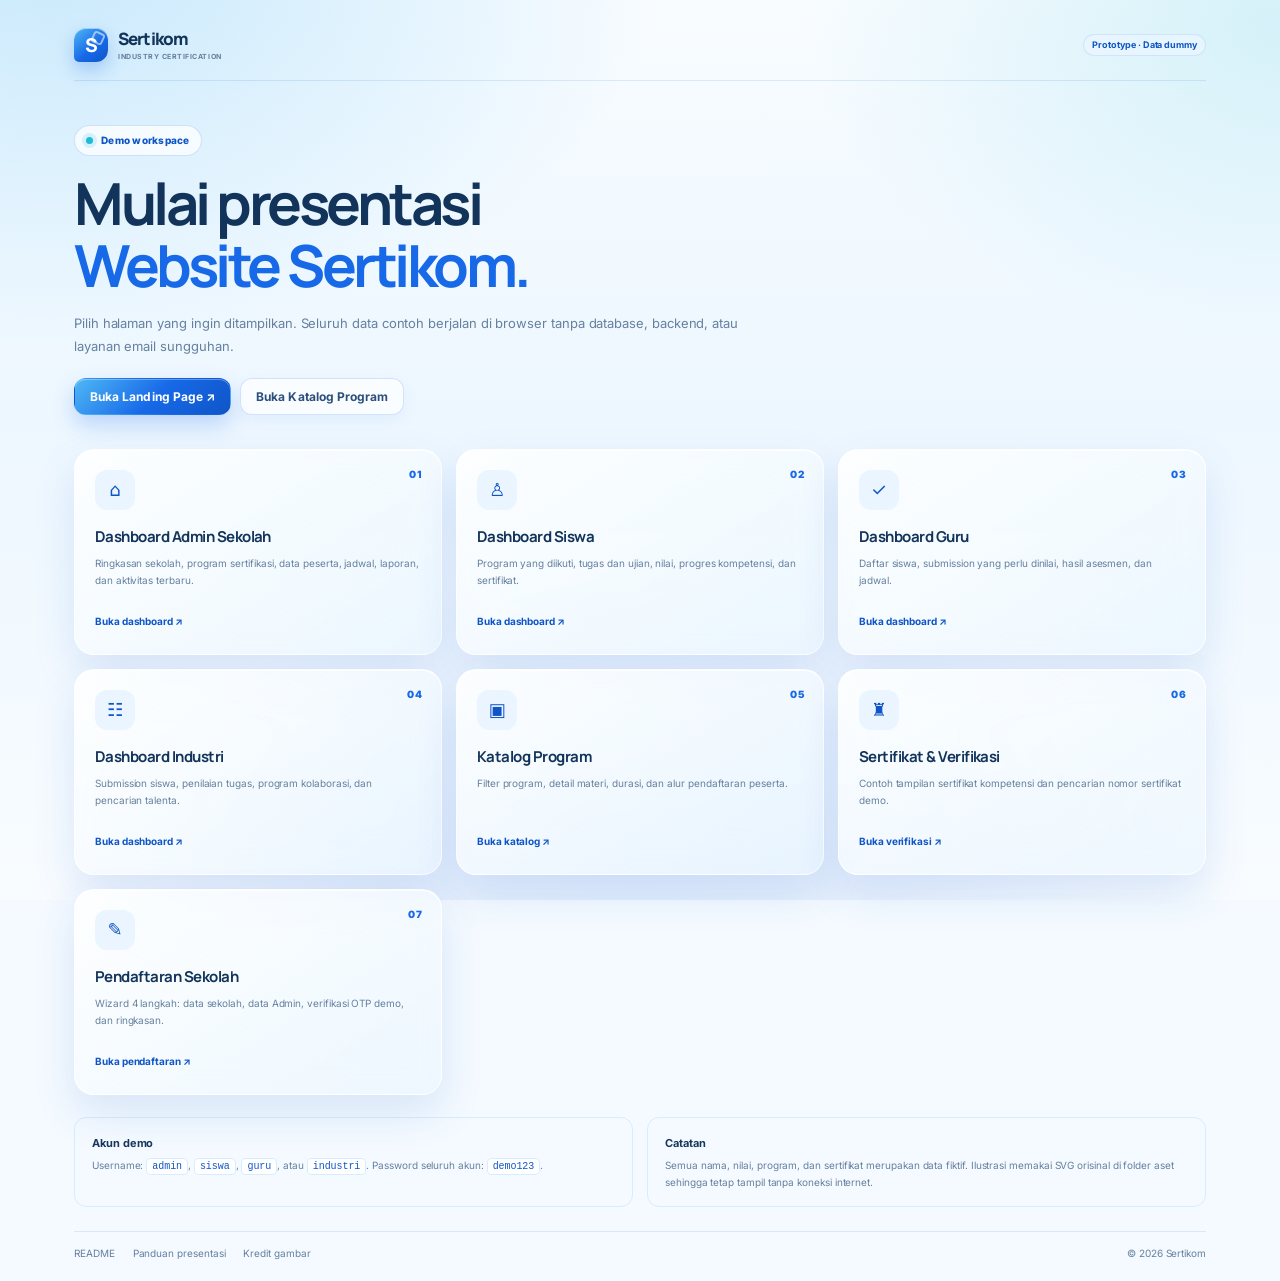
==== presentasi.html @ 5481ab98 "deploy" ====
<!doctype html>
<html lang="id"><head><meta charset="utf-8"><meta name="viewport" content="width=device-width,initial-scale=1"><title>Panduan Demo Sertikom</title><link rel="stylesheet" href="assets/css/styles.css"></head><body><main class="presentation-home"><header class="presentation-header"><a class="brand" href="index.html"><span class="brand-mark">S</span><span class="brand-copy">Sertikom<small>INDUSTRY CERTIFICATION</small></span></a><span class="status-tag status-progress">Prototype · Data dummy</span></header><section class="presentation-hero"><span class="eyebrow-pill"><span class="eyebrow-dot"></span> Demo workspace</span><h1>Mulai presentasi<br><span>Website Sertikom.</span></h1><p>Pilih halaman yang ingin ditampilkan. Seluruh data contoh berjalan di browser tanpa database, backend, atau layanan email sungguhan.</p><div class="presentation-hero-actions"><a class="btn btn-primary" href="index.html">Buka Landing Page ↗</a><a class="btn btn-outline" href="pages/catalog.html">Buka Katalog Program</a></div></section><section class="presentation-cards"><a class="presentation-card" href="pages/admin.html"><span class="presentation-number">01</span><span class="presentation-icon">⌂</span><h3>Dashboard Admin Sekolah</h3><p>Ringkasan sekolah, program sertifikasi, data peserta, jadwal, laporan, dan aktivitas terbaru.</p><b>Buka dashboard ↗</b></a><a class="presentation-card" href="pages/siswa.html"><span class="presentation-number">02</span><span class="presentation-icon">♙</span><h3>Dashboard Siswa</h3><p>Program yang diikuti, tugas dan ujian, nilai, progres kompetensi, dan sertifikat.</p><b>Buka dashboard ↗</b></a><a class="presentation-card" href="pages/guru.html"><span class="presentation-number">03</span><span class="presentation-icon">✓</span><h3>Dashboard Guru</h3><p>Daftar siswa, submission yang perlu dinilai, hasil asesmen, dan jadwal.</p><b>Buka dashboard ↗</b></a><a class="presentation-card" href="pages/submissions.html"><span class="presentation-number">04</span><span class="presentation-icon">☷</span><h3>Dashboard Industri</h3><p>Submission siswa, penilaian tugas, program kolaborasi, dan pencarian talenta.</p><b>Buka dashboard ↗</b></a><a class="presentation-card" href="pages/catalog.html"><span class="presentation-number">05</span><span class="presentation-icon">▣</span><h3>Katalog Program</h3><p>Filter program, detail materi, durasi, dan alur pendaftaran peserta.</p><b>Buka katalog ↗</b></a><a class="presentation-card" href="pages/verifikasi-sertifikat.html"><span class="presentation-number">06</span><span class="presentation-icon">♜</span><h3>Sertifikat & Verifikasi</h3><p>Contoh tampilan sertifikat kompetensi dan pencarian nomor sertifikat demo.</p><b>Buka verifikasi ↗</b></a><a class="presentation-card" href="pages/register.html"><span class="presentation-number">07</span><span class="presentation-icon">✎</span><h3>Pendaftaran Sekolah</h3><p>Wizard 4 langkah: data sekolah, data Admin, verifikasi OTP demo, dan ringkasan.</p><b>Buka pendaftaran ↗</b></a></section><section class="presentation-note"><div><b>Akun demo</b><p>Username: <code>admin</code>, <code>siswa</code>, <code>guru</code>, atau <code>industri</code>. Password seluruh akun: <code>demo123</code>.</p></div><div><b>Catatan</b><p>Semua nama, nilai, program, dan sertifikat merupakan data fiktif. Ilustrasi memakai SVG orisinal di folder aset sehingga tetap tampil tanpa koneksi internet.</p></div></section><footer class="presentation-footer"><a href="README.md">README</a><a href="docs/panduan-presentasi.md">Panduan presentasi</a><a href="docs/credits-gambar.md">Kredit gambar</a><span>© 2026 Sertikom</span></footer></main></body></html>
---- assets/css/styles.css ----
@import url('https://fonts.googleapis.com/css2?family=Manrope:wght@500;600;700;800&family=Inter:wght@400;500;600;700&display=swap');
:root{
--orange:#1769E8;
--orange-dark:#0F55C7;
--orange-soft:#EAF5FF;
--orange-pale:#F4FAFF;
--orange-border:#BFE0FF;
--ink:#18385F;
--ink-2:#2C4F7C;
--muted:#66809F;
--line:#DCEBF9;
--paper:#FFFFFF;
--canvas:#F2F9FF;
--canvas-2:#E8F4FF;
--green:#0E9F7A;
--green-bg:#E6FBF4;
--blue:#1769E8;
--blue-bg:#EAF5FF;
--red:#D6455D;
--red-bg:#FFECEF;
--amber:#B87A1F;
--amber-bg:#FFF6E3;
--shadow:0 12px 32px rgba(18,52,91,.06);
--shadow-hover:0 18px 34px rgba(18,52,91,.10);
--radius:16px;
--radius-sm:11px;
--font:Inter,'Segoe UI',system-ui,-apple-system,sans-serif;
--display:Inter,'Segoe UI',system-ui,sans-serif}
*{
box-sizing:border-box}
html{
scroll-behavior:smooth}
body{
margin:0;
background:var(--canvas);
color:var(--ink);
font-family:var(--font);
font-size:13px;
line-height:1.5;
-webkit-font-smoothing:antialiased}
button,input,select,textarea{
font:inherit}
button,a{
-webkit-tap-highlight-color:transparent}
button{
cursor:pointer}
a{
color:inherit;
text-decoration:none}
img{
max-width:100%;
display:block}
h1,h2,h3,h4,p{
margin-top:0}
h1,h2,h3,h4{
font-family:var(--display);
letter-spacing:-.035em}
button:focus-visible,a:focus-visible,input:focus-visible,select:focus-visible,textarea:focus-visible{
outline:3px solid rgba(23,105,232,.32);
outline-offset:2px}
::selection{
background:#BFE0FF;
color:#0F3F8C}
/* shared identity */
.brand{
display:inline-flex;
align-items:center;
gap:10px;
min-width:0;
color:var(--ink);
font-weight:800}
.brand-mark{
display:inline-flex;
width:34px;
height:34px;
align-items:center;
justify-content:center;
border-radius:11px 11px 11px 4px;
background:var(--orange);
color:white;
font-family:var(--display);
font-weight:800;
font-size:19px;
box-shadow:0 5px 12px rgba(23,105,232,.2);
position:relative;
flex:none}
.brand-mark:after{
content:'';
position:absolute;
width:8px;
height:8px;
right:4px;
top:4px;
border:2px solid rgba(255,255,255,.65);
border-radius:3px;
transform:rotate(25deg)}
.brand-copy{
display:flex;
flex-direction:column;
font-family:var(--display);
font-size:17px;
font-weight:800;
letter-spacing:-.05em;
line-height:1.03}
.brand-copy small{
font-family:var(--font);
font-size:7px;
letter-spacing:.075em;
font-weight:700;
color:var(--muted);
margin-top:5px}
.brand-light{
color:#FFFFFF}
.brand-light .brand-copy small{
color:rgba(255,255,255,.62)}
.brand-on-orange{
color:var(--ink)}
.brand-on-orange .brand-mark{
background:#FFFFFF;
color:var(--orange)}
.brand-on-orange .brand-mark:after{
border-color:#9DD4FF}
.section-kicker,.eyebrow{
display:inline-flex;
align-items:center;
gap:7px;
color:var(--orange-dark);
font-size:10px;
font-weight:800;
letter-spacing:.085em;
text-transform:uppercase}
.section-kicker:before{
content:'';
width:6px;
height:6px;
background:var(--orange);
border-radius:2px;
transform:rotate(45deg)}
.eyebrow-pill{
display:inline-flex;
align-items:center;
gap:8px;
border:1px solid var(--orange-border);
background:rgba(255,255,255,.82);
border-radius:999px;
padding:7px 11px;
color:#0F55C7;
font-size:10px;
font-weight:800;
letter-spacing:.025em}
.eyebrow-dot{
width:7px;
height:7px;
border-radius:50%;
background:var(--orange);
box-shadow:0 0 0 4px rgba(23,105,232,.12)}
.muted,.small.muted{
color:var(--muted)}
.small{
font-size:11px}
.hidden{
display:none!important}
.required{
color:var(--orange)}
/* buttons and controls */
.btn{
border:1px solid transparent;
border-radius:10px;
display:inline-flex;
align-items:center;
justify-content:center;
gap:9px;
padding:10px 15px;
background:var(--orange);
color:#FFFFFF;
font-size:12px;
font-weight:800;
line-height:1.25;
box-shadow:0 5px 12px rgba(23,105,232,.12);
transition:background .16s ease,transform .16s ease,box-shadow .16s ease;
white-space:nowrap}
.btn:hover{
background:var(--orange-dark);
box-shadow:0 8px 16px rgba(23,105,232,.2);
transform:translateY(-1px)}
.btn:active{
transform:translateY(0)}
.btn.secondary,.btn.btn-outline{
color:var(--ink-2);
background:#FFFFFF;
border-color:#D8E8F7;
box-shadow:none}
.btn.secondary:hover,.btn.btn-outline:hover{
border-color:var(--orange-border);
color:var(--orange-dark);
background:var(--orange-pale)}
.btn.soft{
color:#0F55C7;
background:var(--orange-soft);
border-color:transparent;
box-shadow:none}
.btn.danger{
background:var(--red);
box-shadow:none}
.btn.sm,.btn-small{
padding:8px 11px;
font-size:11px}
.btn-large{
padding:13px 17px;
font-size:13px}
.btn-block{
width:100%}
.text-link,.link-btn{
padding:0;
background:none;
border:0;
display:inline-flex;
align-items:center;
gap:7px;
color:var(--orange-dark);
font-size:11px;
font-weight:800}
.text-link:hover,.link-btn:hover{
text-decoration:underline}
.icon-button,.icon-btn{
display:inline-flex;
align-items:center;
justify-content:center;
width:34px;
height:34px;
border-radius:10px;
border:1px solid var(--line);
background:#FFFFFF;
color:#4A6A8E;
font-size:15px;
position:relative;
flex:none}
.icon-button:hover,.icon-btn:hover{
background:var(--orange-pale);
color:var(--orange-dark);
border-color:var(--orange-border)}
.filter-chip{
border:1px solid #DCEBF9;
border-radius:999px;
padding:7px 12px;
background:white;
color:var(--ink-2);
font-size:10px;
font-weight:800;
white-space:nowrap}
.filter-chip.active,.filter-chip:hover{
background:var(--orange);
border-color:var(--orange);
color:white}
.status-tag,.tag{
display:inline-flex;
align-items:center;
justify-content:center;
gap:5px;
border-radius:999px;
padding:5px 8px;
font-size:9px;
font-weight:800;
line-height:1.2;
white-space:nowrap;
background:#E6F2FC;
color:#66809F}
.status-success,.tag.green{
background:var(--green-bg);
color:#0B7A5D}
.status-progress,.tag.amber{
background:var(--amber-bg);
color:#A86A15}
.status-pending,.tag.red{
background:var(--red-bg);
color:#C23A52}
.status-muted,.tag.gray{
background:#E6F2FC;
color:#66809F}
.status-info{
background:var(--blue-bg);
color:#1769E8}
/* public top navigation */
.public-header{
height:72px;
padding:0 max(24px,calc((100vw - 1240px)/2));
display:flex;
align-items:center;
gap:28px;
background:rgba(255,255,255,.92);
border-bottom:1px solid rgba(191,224,255,.55);
position:sticky;
top:0;
z-index:40;
backdrop-filter:blur(18px)}
.public-header .brand{
flex:0 0 205px}
.public-nav{
display:flex;
align-items:center;
justify-content:center;
gap:27px;
flex:1;
height:100%}
.public-nav a{
display:inline-flex;
align-items:center;
height:100%;
font-size:11px;
font-weight:700;
color:#66809F;
position:relative}
.public-nav a:hover,.public-nav a.active{
color:var(--orange-dark)}
.public-nav a.active:after{
content:'';
position:absolute;
bottom:0;
left:0;
right:0;
height:3px;
border-radius:4px 4px 0 0;
background:var(--orange)}
.header-actions{
display:flex;
align-items:center;
gap:9px}
.mobile-search{
display:none}
.public-main{
max-width:1240px;
margin:0 auto;
padding:0 24px}
.landing-page{
overflow:hidden}
.public-hero{
min-height:430px;
display:grid;
grid-template-columns:.92fr 1.08fr;
align-items:center;
gap:28px;
padding:42px 18px 32px;
position:relative}
.public-hero:before{
content:'';
position:absolute;
inset:0 25% 0 -20%;
background:radial-gradient(ellipse at 20% 20%,rgba(122,196,255,.35),transparent 42%),linear-gradient(135deg,#FAFDFF,#FFFFFF 72%);
z-index:-1;
border-radius:0 0 70px 0}
.hero-copy{
padding:0 0 0 18px;
z-index:1}
.hero-copy h1{
font-size:clamp(34px,4vw,53px);
line-height:1.08;
letter-spacing:-.055em;
margin:20px 0 16px;
max-width:600px;
font-weight:800}
.hero-copy h1 span,.page-hero-compact h1 span{
color:var(--orange)}
.hero-copy p{
color:#66809F;
max-width:470px;
font-size:14px;
line-height:1.75;
margin:0 0 23px}
.hero-actions{
display:flex;
align-items:center;
gap:10px;
flex-wrap:wrap}
.hero-microcopy{
display:flex;
align-items:center;
gap:7px;
color:#66809F;
font-size:10px;
margin-top:18px}
.micro-check{
display:inline-flex;
width:16px;
height:16px;
align-items:center;
justify-content:center;
background:var(--green-bg);
color:var(--green);
border-radius:50%;
font-size:10px}
.micro-separator{
color:#D6E6F5}
.hero-visual{
height:350px;
position:relative;
display:flex;
align-items:center;
justify-content:center}
.hero-orbit{
position:absolute;
border:1px solid rgba(23,105,232,.18);
border-radius:50%;
transform:rotate(-18deg)}
.orbit-one{
width:370px;
height:260px}
.orbit-two{
width:460px;
height:310px;
border-style:dashed}
.hero-stock{
position:relative;
width:min(100%,500px);
height:305px;
border-radius:24px;
overflow:hidden;
background:#0B2747;
box-shadow:0 24px 50px rgba(18,52,91,.16);
transform:rotate(1deg)}
.hero-stock>img{
width:100%;
height:100%;
object-fit:cover;
filter:saturate(.85)}
.hero-stock-shade{
position:absolute;
inset:0;
background:linear-gradient(135deg,rgba(9,35,66,.06),rgba(9,35,66,.52))}
.hero-photo-top{
position:absolute;
top:15px;
left:15px;
right:15px;
display:flex;
align-items:center;
justify-content:space-between}
.photo-chip,.photo-status{
display:inline-flex;
align-items:center;
gap:6px;
border:1px solid rgba(255,255,255,.3);
background:rgba(255,255,255,.88);
backdrop-filter:blur(10px);
border-radius:999px;
padding:7px 10px;
color:#3A5A7E;
font-size:9px;
font-weight:800}
.photo-status i{
width:6px;
height:6px;
background:#12B886;
border-radius:50%}
.hero-ui-card{
position:absolute;
bottom:17px;
left:17px;
right:17px;
border:1px solid rgba(255,255,255,.76);
border-radius:15px;
padding:14px 15px 12px;
background:rgba(255,255,255,.94);
backdrop-filter:blur(15px);
box-shadow:0 10px 26px rgba(18,52,91,.13);
transform:rotate(-1deg)}
.hero-ui-head{
display:flex;
align-items:center;
gap:9px}
.mini-logo{
width:29px;
height:29px;
border-radius:9px;
background:var(--orange);
color:white;
display:grid;
place-items:center;
font-weight:900}
.hero-ui-head>div{
display:flex;
flex-direction:column;
gap:2px;
min-width:0;
flex:1}
.hero-ui-head b{
font-size:11px}
.hero-ui-head small{
font-size:9px;
color:var(--muted)}
.hero-ui-metrics{
display:grid;
grid-template-columns:repeat(3,1fr);
gap:8px;
margin:13px 0}
.hero-ui-metrics>div{
padding:8px 10px;
background:#F6FBFF;
border:1px solid #E4F0FB;
border-radius:9px}
.hero-ui-metrics small,.hero-ui-metrics b{
display:block}
.hero-ui-metrics small{
font-size:9px;
color:#66809F}
.hero-ui-metrics b{
font-size:17px;
font-family:var(--display);
margin-top:3px}
.mini-progress-label{
display:flex;
align-items:center;
justify-content:space-between;
font-size:9px;
color:#5A7696}
.mini-progress-label b{
color:var(--ink)}
.mini-progress,.tracker-bar{
height:6px;
overflow:hidden;
background:#E4F0FB;
border-radius:99px;
margin-top:7px}
.mini-progress i,.tracker-bar i{
display:block;
height:100%;
background:linear-gradient(90deg,#4FB8F5,var(--orange));
border-radius:99px}
.floating-label{
position:absolute;
display:flex;
align-items:center;
gap:9px;
background:rgba(255,255,255,.96);
padding:10px 12px;
border:1px solid #C7E6FF;
border-radius:13px;
box-shadow:0 12px 22px rgba(18,52,91,.10);
z-index:2}
.floating-label>span{
width:31px;
height:31px;
border-radius:10px;
background:var(--orange-soft);
color:var(--orange-dark);
display:grid;
place-items:center;
font-size:15px}
.floating-label>div{
display:flex;
flex-direction:column;
gap:3px}
.floating-label b{
font-size:10px}
.floating-label small{
color:var(--muted);
font-size:9px}
.float-web{
top:37px;
left:-8px}
.float-design{
right:-10px;
top:102px}
.hero-stamp{
position:absolute;
right:-11px;
bottom:4px;
width:104px;
height:104px;
display:flex;
align-items:center;
justify-content:center;
flex-direction:column;
text-align:center;
border-radius:50%;
background:var(--orange);
color:white;
font-size:10px;
line-height:1.3;
transform:rotate(8deg);
box-shadow:0 14px 25px rgba(23,105,232,.28);
z-index:3}
.hero-stamp b{
font-size:14px}
.hero-stamp span{
font-size:18px;
margin-top:5px}
.benefit-ribbon{
display:grid;
grid-template-columns:repeat(4,1fr);
padding:20px 14px;
border:1px solid var(--line);
border-radius:16px;
background:white;
box-shadow:var(--shadow);
margin:0 0 58px}
.benefit-ribbon>div{
display:flex;
align-items:center;
gap:11px;
padding:4px 18px;
border-right:1px solid var(--line);
min-width:0}
.benefit-ribbon>div:last-child{
border:0}
.icon-box{
width:38px;
height:38px;
display:grid;
place-items:center;
background:var(--orange-soft);
color:var(--orange-dark);
border-radius:12px;
font-size:17px;
flex:none}
.benefit-ribbon b,.benefit-ribbon small{
display:block}
.benefit-ribbon b{
font-size:11px}
.benefit-ribbon small{
font-size:9px;
line-height:1.45;
color:var(--muted);
margin-top:3px}
.public-section{
padding:0 0 58px}
.section-heading{
display:flex;
align-items:flex-end;
justify-content:space-between;
gap:20px;
margin-bottom:22px}
.section-heading h2,.stats-intro h2{
font-size:27px;
line-height:1.2;
letter-spacing:-.04em;
margin:8px 0 8px}
.section-heading p,.stats-intro p{
color:var(--muted);
font-size:12px;
margin:0}
.program-grid{
display:grid;
grid-template-columns:repeat(4,minmax(0,1fr));
gap:16px}
.catalog-card{
border:1px solid var(--line);
background:white;
border-radius:14px;
overflow:hidden;
box-shadow:0 5px 15px rgba(18,52,91,.03);
transition:transform .18s ease,box-shadow .18s ease,border-color .18s ease;
min-width:0}
.catalog-card:hover{
transform:translateY(-4px);
box-shadow:var(--shadow-hover);
border-color:#9DD4FF}
.program-image-button{
display:block;
width:100%;
height:135px;
position:relative;
border:0;
padding:0;
background:#E8F3FF;
overflow:hidden;
text-align:left}
.program-image-button:after{
content:'';
position:absolute;
inset:45% 0 0;
background:linear-gradient(transparent,rgba(9,35,66,.38))}
.program-image-button img{
width:100%;
height:100%;
object-fit:cover;
transition:transform .4s ease}
.catalog-card:hover .program-image-button img{
transform:scale(1.04)}
.program-category{
position:absolute;
bottom:9px;
left:10px;
z-index:1;
border-radius:6px;
padding:4px 7px;
background:var(--orange);
color:#FFFFFF;
font-size:9px;
font-weight:800}
.catalog-card-body{
padding:13px 13px 12px}
.card-overline{
font-size:9px;
color:#7A93AF;
margin-bottom:5px}
.catalog-card h3{
font-size:13px;
line-height:1.35;
margin:0 0 7px;
letter-spacing:-.02em}
.catalog-card p{
font-size:10px;
color:#66809F;
line-height:1.6;
margin:0 0 12px;
min-height:34px}
.program-meta{
display:flex;
gap:12px;
color:#66809F;
font-size:9px;
border-top:1px solid #E6F2FC;
padding-top:10px}
.catalog-card-foot{
display:flex;
align-items:center;
justify-content:space-between;
gap:8px;
border-top:1px solid #E6F2FC;
padding-top:10px;
margin-top:10px}
.program-state{
font-size:9px;
font-weight:800;
color:var(--green)}
.state-open{
color:var(--orange-dark)}
.state-active{
color:var(--green)}
.partner-band{
display:grid;
grid-template-columns:.7fr 1.3fr;
gap:28px;
align-items:center;
padding:25px 28px;
margin-bottom:48px;
border:1px solid var(--line);
border-radius:16px;
background:#FFFFFF}
.partner-intro h3{
font-size:18px;
margin:7px 0 5px}
.partner-intro p{
font-size:10px;
color:var(--muted);
margin:0;
line-height:1.5}
.partner-logos{
display:grid;
grid-template-columns:repeat(4,1fr);
gap:12px}
.partner-logo{
display:flex;
align-items:center;
gap:8px;
padding:9px;
min-width:0;
border-right:1px solid var(--line)}
.partner-logo:last-child{
border:0}
.partner-logo b{
font-family:var(--display);
font-size:9px;
line-height:1.2;
color:#3A5A7E}
.partner-monogram{
width:31px;
height:31px;
display:grid;
place-items:center;
flex:none;
border-radius:9px;
background:var(--orange-soft);
color:var(--orange-dark);
font-size:9px;
font-weight:900;
letter-spacing:-.04em}
.mono-dark{
background:#12345B;
color:white}
.mono-gray{
background:#E6F2FF;
color:#4A6A8E}
.mono-peach{
background:#D6EBFF;
color:#0F55C7}
.stats-band{
display:grid;
grid-template-columns:1.25fr repeat(4,.8fr);
gap:12px;
align-items:stretch;
margin:0 0 60px;
padding:25px;
border-radius:18px;
background:var(--orange-pale);
border:1px solid #D8ECFF;
position:relative;
overflow:hidden}
.stats-band:after{
content:'S';
position:absolute;
right:10px;
bottom:-90px;
font-family:var(--display);
font-size:290px;
line-height:1;
font-weight:800;
color:rgba(23,105,232,.035);
pointer-events:none}
.stats-intro{
position:relative;
z-index:1;
padding:3px 12px 0 3px}
.stats-intro h2{
font-size:22px}
.stats-intro p{
font-size:10px}
.public-stat{
z-index:1;
position:relative;
border:1px solid #D8ECFF;
border-radius:13px;
background:white;
padding:17px 14px;
display:flex;
flex-direction:column;
align-items:flex-start;
justify-content:center}
.stat-icon{
width:34px;
height:34px;
display:grid;
place-items:center;
border-radius:11px;
background:var(--orange-soft);
color:var(--orange-dark);
font-size:16px;
margin-bottom:8px}
.public-stat>b{
font-family:var(--display);
font-size:25px;
letter-spacing:-.05em;
line-height:1.1}
.public-stat>small{
font-size:10px;
color:var(--muted);
margin-top:5px}
.feature-showcase{
display:grid;
grid-template-columns:1fr 1fr;
gap:17px}
.feature-highlight{
border:1px solid var(--line);
background:white;
border-radius:17px;
padding:20px;
display:grid;
grid-template-columns:.84fr 1.16fr;
gap:15px;
align-items:center;
overflow:hidden}
.feature-copy .feature-icon-large{
display:grid;
place-items:center;
width:39px;
height:39px;
background:var(--orange-soft);
border-radius:12px;
color:var(--orange-dark);
font-size:20px;
margin-bottom:12px}
.feature-copy h3{
font-size:17px;
margin:0 0 7px;
line-height:1.25}
.feature-copy p{
font-size:11px;
color:var(--muted);
line-height:1.65;
margin-bottom:13px}
.tracker-ui{
border:1px solid var(--line);
border-radius:14px;
padding:13px;
background:#F8FCFF}
.tracker-title{
display:flex;
justify-content:space-between;
font-size:10px;
font-weight:700}
.tracker-title b{
color:var(--orange-dark)}
.tracker-row{
display:flex;
align-items:center;
gap:8px;
margin-top:14px;
padding-top:12px;
border-top:1px solid #E8F3FF}
.tracker-icon{
display:grid;
place-items:center;
width:27px;
height:27px;
background:#E6FBF4;
color:#0E9F7A;
border-radius:8px;
flex:none}
.tracker-row>div{
display:flex;
flex-direction:column;
flex:1;
gap:3px}
.tracker-row b{
font-size:10px}
.tracker-row small{
font-size:9px;
color:var(--muted)}
.certificate-mini{
position:relative;
min-height:192px;
display:flex;
align-items:center;
justify-content:center;
flex-direction:column;
text-align:center;
padding:20px;
background:linear-gradient(145deg,#FFFFFF,#F0F9FF);
border:1px solid #C7E6FF;
border-radius:13px;
box-shadow:0 5px 15px rgba(18,52,91,.05)}
.certificate-mini:before{
content:'';
position:absolute;
inset:7px;
border:1px solid #9DD4FF;
border-radius:8px;
pointer-events:none}
.certificate-seal{
width:24px;
height:24px;
display:grid;
place-items:center;
border-radius:7px;
background:var(--orange);
color:white;
font-size:13px;
font-weight:900;
margin-bottom:8px}
.certificate-overline{
font-size:7px;
letter-spacing:.18em;
color:var(--orange-dark);
font-weight:900}
.certificate-mini>b{
font-family:var(--display);
font-size:15px;
line-height:1.3;
margin:8px 0}
.certificate-mini>small{
font-size:9px;
color:#66809F}
.certificate-line{
height:1px;
width:74px;
background:#7FC4F7;
margin:12px}
.certificate-qr{
position:absolute;
right:16px;
bottom:14px;
font-size:22px;
color:#66809F}
.industry-section .section-heading{
align-items:center}
.industry-steps{
display:grid;
grid-template-columns:repeat(4,1fr);
gap:13px}
.industry-steps>div{
padding:18px;
border:1px solid var(--line);
background:#FFFFFF;
border-radius:14px}
.industry-steps span{
width:30px;
height:30px;
background:var(--orange-soft);
color:var(--orange-dark);
border-radius:10px;
display:grid;
place-items:center;
font-size:10px;
font-weight:900;
margin-bottom:15px}
.industry-steps b{
display:block;
font-size:12px}
.industry-steps p{
font-size:10px;
color:var(--muted);
margin:5px 0 0;
line-height:1.55}
.cta-banner{
position:relative;
display:flex;
align-items:center;
gap:22px;
padding:27px 32px;
margin:0 0 0;
border-radius:17px 17px 0 0;
background:#12345B;
color:white;
overflow:hidden}
.cta-banner:after{
content:'';
position:absolute;
width:420px;
height:420px;
right:10%;
top:-320px;
border:1px solid rgba(255,255,255,.13);
border-radius:50%;
box-shadow:0 0 0 40px rgba(255,255,255,.025),0 0 0 85px rgba(255,255,255,.02)}
.cta-decor{
display:grid;
place-items:center;
width:49px;
height:49px;
border-radius:15px 15px 15px 4px;
background:var(--orange);
font-family:var(--display);
font-size:30px;
font-weight:800;
flex:none;
z-index:1}
.cta-banner>div:nth-child(2){
flex:1;
z-index:1}
.cta-banner .section-kicker{
color:#9DD4FF}
.cta-banner .section-kicker:before{
background:#9DD4FF}
.cta-banner h2{
font-size:22px;
margin:4px 0 6px}
.cta-banner p{
font-size:11px;
color:#D6E6F5;
margin:0}
.cta-actions{
display:flex;
align-items:center;
gap:9px;
z-index:1}
.btn-white{
background:#FFFFFF;
color:var(--ink);
box-shadow:none}
.btn-white:hover{
background:#EAF6FF;
color:var(--orange-dark)}
.btn-dark-outline{
background:transparent;
border-color:#66809F;
color:white;
box-shadow:none}
.btn-dark-outline:hover{
background:rgba(255,255,255,.08);
border-color:#FFFFFF}
.public-footer{
background:#0B2747;
color:#FFFFFF;
padding:34px max(24px,calc((100vw - 1240px)/2)) 16px}
.footer-main{
display:grid;
grid-template-columns:1.5fr 1fr 1fr 1fr;
gap:38px;
padding-bottom:30px}
.footer-brand-col p{
font-size:11px;
line-height:1.7;
color:#A7BED6;
max-width:265px;
margin:15px 0}
.social-row{
display:flex;
gap:8px}
.social-row a{
display:grid;
place-items:center;
width:28px;
height:28px;
border:1px solid #3A5A7E;
border-radius:8px;
color:#E6F2FC;
font-size:11px;
font-weight:800}
.social-row a:hover{
background:var(--orange);
border-color:var(--orange)}
.footer-col h4{
font-size:11px;
margin:3px 0 14px;
letter-spacing:0}
.footer-col>a{
display:block;
font-size:10px;
color:#A7BED6;
margin:10px 0}
.footer-col>a:hover{
color:#7FC4F7}
.footer-contact p,.footer-contact>span{
font-size:10px;
color:#A7BED6;
display:block;
line-height:1.6}
.footer-contact .text-link{
margin-top:12px}
.text-link-light{
color:#7FC4F7}
.footer-bottom{
border-top:1px solid #23476E;
display:flex;
justify-content:space-between;
gap:15px;
padding-top:14px;
color:#66809F;
font-size:9px}
.public-footer-simple{
margin-top:50px}
.catalog-public{
padding-top:32px}
.page-hero-compact{
display:flex;
align-items:center;
justify-content:space-between;
gap:25px;
background:#FFFFFF;
border:1px solid var(--line);
border-radius:17px;
padding:31px 36px;
position:relative;
overflow:hidden}
.page-hero-compact:after{
content:'';
position:absolute;
right:-80px;
top:-130px;
width:350px;
height:350px;
border-radius:50%;
border:1px solid rgba(23,105,232,.18);
box-shadow:0 0 0 32px rgba(23,105,232,.04),0 0 0 72px rgba(23,105,232,.025)}
.page-hero-compact h1{
font-size:34px;
line-height:1.12;
letter-spacing:-.045em;
margin:12px 0}
.page-hero-compact p{
font-size:12px;
color:var(--muted);
margin:0;
max-width:570px}
.catalog-hero-mark{
z-index:1;
display:flex;
align-items:center;
justify-content:center;
flex-direction:column;
width:130px;
height:130px;
background:var(--orange-soft);
border:1px solid var(--orange-border);
color:var(--orange-dark);
border-radius:35px 35px 35px 10px;
transform:rotate(5deg);
flex:none}
.catalog-hero-mark span{
font-size:45px}
.catalog-hero-mark small{
font-size:9px;
text-align:center;
max-width:95px}
.catalog-toolbar{
display:flex;
flex-direction:column;
gap:13px;
margin:27px 0 25px}
.search-field{
height:45px;
display:flex;
align-items:center;
gap:10px;
background:white;
border:1px solid var(--line);
border-radius:12px;
padding:0 13px;
max-width:460px;
width:100%;
color:var(--orange-dark)}
.search-field input{
border:0;
outline:0;
flex:1;
min-width:0;
color:var(--ink);
background:transparent;
font-size:12px}
.search-shortcut{
font-size:9px;
color:#7A93AF;
background:#EDF7FF;
border-radius:5px;
padding:3px 6px}
.filter-chips{
display:flex;
gap:8px;
flex-wrap:wrap}
.catalog-result-line{
display:flex;
align-items:flex-end;
justify-content:space-between;
gap:15px;
margin-bottom:15px}
.catalog-result-line h2{
font-size:20px;
margin:0 0 4px}
.catalog-result-line p{
font-size:10px;
color:var(--muted);
margin:0}
.result-label{
font-size:9px;
color:#8AA3BE;
background:white;
border:1px solid var(--line);
padding:6px 9px;
border-radius:99px}
.catalog-public-grid{
grid-template-columns:repeat(3,minmax(0,1fr));
gap:18px}
.catalog-public-grid .program-image-button{
height:175px}
.catalog-public-grid .catalog-card-body{
padding:16px}
.catalog-public-grid .catalog-card h3{
font-size:15px}
.catalog-public-grid .catalog-card p{
font-size:11px;
min-height:35px}
.catalog-bottom-cta{
display:flex;
align-items:center;
justify-content:space-between;
gap:20px;
padding:23px 25px;
border:1px solid var(--orange-border);
border-radius:15px;
background:var(--orange-pale);
margin:35px 0 20px}
.catalog-bottom-cta h2{
font-size:19px;
margin:0 0 5px}
.catalog-bottom-cta p{
font-size:11px;
color:var(--muted);
margin:0}
.empty-public{
grid-column:1/-1;
padding:40px;
text-align:center;
border:1px dashed var(--orange-border);
border-radius:14px;
background:#FFFFFF}
.detail-breadcrumb{
display:flex;
align-items:center;
gap:9px;
color:#7A93AF;
font-size:10px;
padding:24px 2px}
.detail-breadcrumb a:hover{
color:var(--orange-dark)}
.detail-breadcrumb b{
color:var(--ink-2)}
.public-program-detail{
display:grid;
grid-template-columns:minmax(0,1fr) 300px;
align-items:start;
gap:28px}
.program-detail-main{
min-width:0;
background:white;
border:1px solid var(--line);
border-radius:16px;
padding:20px}
.detail-cover{
position:relative;
height:250px;
border-radius:12px;
overflow:hidden;
margin-bottom:22px;
background:#E8F3FF}
.detail-cover img{
width:100%;
height:100%;
object-fit:cover}
.detail-category{
position:absolute;
left:13px;
bottom:13px;
padding:6px 10px;
background:var(--orange);
border-radius:8px;
color:white;
font-size:10px;
font-weight:800}
.program-detail-main h1{
font-size:30px;
margin:9px 0}
.detail-lead{
font-size:12px;
color:var(--muted);
line-height:1.7;
margin-bottom:20px}
.detail-tabs{
display:flex;
gap:23px;
overflow:auto;
border-bottom:1px solid var(--line);
white-space:nowrap}
.detail-tabs span{
padding:13px 0;
font-size:11px;
color:#66809F;
font-weight:700}
.detail-tabs span.active{
color:var(--orange-dark);
border-bottom:2px solid var(--orange)}
.detail-content{
padding:22px 0}
.detail-content h3{
font-size:15px;
margin:18px 0 9px}
.detail-content>p{
font-size:11px;
color:#66809F;
line-height:1.8}
.material-list{
display:grid;
gap:8px}
.material-item{
display:flex;
align-items:center;
gap:11px;
padding:12px;
background:#F8FCFF;
border:1px solid #E2EFFB;
border-radius:11px}
.material-number{
display:grid;
place-items:center;
width:32px;
height:32px;
background:var(--orange-soft);
color:var(--orange-dark);
border-radius:9px;
font-size:10px;
font-weight:900;
flex:none}
.material-item>div{
flex:1;
min-width:0}
.material-item b,.material-item small{
display:block}
.material-item b{
font-size:11px}
.material-item small{
font-size:9px;
color:var(--muted);
margin-top:3px}
.material-check{
color:var(--green)}
.program-detail-side{
display:grid;
gap:13px}
.enroll-card,.mini-info-card{
background:white;
border:1px solid var(--line);
border-radius:15px;
padding:19px}
.side-card-kicker{
font-size:10px;
color:var(--muted);
font-weight:800}
.enroll-price{
font-family:var(--display);
font-size:26px;
font-weight:800;
margin:7px 0 16px}
.enroll-price small{
font-family:var(--font);
font-size:10px;
color:var(--muted);
font-weight:500}
.enroll-meta{
display:grid;
gap:13px;
padding:14px 0;
border-top:1px solid var(--line);
border-bottom:1px solid var(--line);
margin-bottom:16px}
.enroll-meta>div{
display:flex;
align-items:center;
gap:9px}
.enroll-meta>div>span{
width:30px;
height:30px;
display:grid;
place-items:center;
border-radius:9px;
background:var(--orange-soft);
color:var(--orange-dark)}
.enroll-meta small,.enroll-meta b{
display:block}
.enroll-meta small{
font-size:9px;
color:var(--muted)}
.enroll-meta b{
font-size:11px;
margin-top:2px}
.side-note{
display:block;
color:#7A93AF;
font-size:9px;
line-height:1.5;
margin-top:10px}
.mini-info-card>b{
font-size:10px;
color:var(--muted)}
.provider-logo{
width:40px;
height:40px;
display:grid;
place-items:center;
border-radius:11px;
background:#EDF6FF;
color:#1E4A7A;
font-size:11px;
font-weight:900;
margin:12px 0}
.mini-info-card strong{
font-size:11px}
.mini-info-card p{
font-size:10px;
color:var(--muted);
margin:6px 0 0}
.related-programs{
padding-top:45px}
.verification-page{
padding:35px 24px 50px}
.verify-hero{
margin:0 auto;
max-width:620px;
background:#FFFFFF;
border:1px solid var(--line);
border-radius:18px;
padding:36px;
text-align:center;
box-shadow:var(--shadow)}
.verify-icon{
display:grid;
place-items:center;
width:56px;
height:56px;
border-radius:16px;
background:var(--orange-soft);
color:var(--orange-dark);
font-size:25px;
margin:0 auto 18px}
.verify-hero h1{
font-size:34px;
line-height:1.13;
margin:12px 0}
.verify-hero h1 span{
color:var(--orange)}
.verify-hero p{
font-size:12px;
color:var(--muted);
line-height:1.7}
.verify-form{
display:flex;
gap:8px;
margin:22px auto 10px;
max-width:440px}
.verify-form input{
flex:1;
min-width:0;
border:1px solid var(--line);
border-radius:10px;
padding:11px 13px}
.verify-result{
margin-top:18px;
padding:17px;
border:1px solid #C6EBDD;
background:#F3FCF8;
border-radius:12px;
text-align:left}
.verify-result h3{
margin:10px 0 5px}
.verify-result p{
margin:0 0 10px}
.verify-failed{
background:#F2FAFF;
border-color:var(--orange-border)}
/* auth screens */
.auth-page{
min-height:100vh;
display:grid;
grid-template-columns:minmax(360px,.88fr) minmax(460px,1.12fr);
background:white}
.auth-promo{
display:flex;
flex-direction:column;
position:relative;
overflow:hidden;
padding:30px 34px 22px;
background:var(--orange-pale);
border-right:1px solid #EAF5FF}
.auth-promo:before,.auth-promo:after{
content:'';
position:absolute;
border:1px solid rgba(23,105,232,.18);
border-radius:50%;
pointer-events:none}
.auth-promo:before{
width:520px;
height:520px;
right:-280px;
top:80px;
box-shadow:0 0 0 32px rgba(23,105,232,.035),0 0 0 70px rgba(23,105,232,.025)}
.auth-promo:after{
width:250px;
height:250px;
left:-155px;
bottom:30px}
.auth-promo-content{
width:min(100%,500px);
margin:auto;
position:relative;
z-index:1;
padding:35px 0}
.auth-promo-content h1{
font-size:clamp(31px,3.2vw,46px);
line-height:1.12;
letter-spacing:-.05em;
margin:17px 0 14px}
.auth-promo-content h1 span{
color:var(--orange)}
.auth-promo-content p{
max-width:400px;
color:#66809F;
line-height:1.75;
font-size:12px}
.auth-visual-board{
margin-top:28px;
position:relative;
height:245px;
border-radius:18px;
overflow:hidden;
background:#0B2747;
box-shadow:0 16px 34px rgba(18,52,91,.14)}
.auth-visual-board>img{
width:100%;
height:100%;
object-fit:cover;
filter:saturate(.7)}
.auth-visual-overlay{
position:absolute;
inset:0;
display:flex;
flex-direction:column;
align-items:flex-start;
justify-content:flex-end;
padding:22px;
background:linear-gradient(180deg,rgba(18,52,91,.18),rgba(9,35,66,.78));
color:white}
.auth-visual-overlay b{
font-family:var(--display);
font-size:26px;
line-height:1.1;
margin:13px 0 7px}
.auth-visual-overlay>span:last-child{
font-size:10px;
color:#E6F2FC}
.auth-badge{
border:1px solid rgba(255,255,255,.4);
background:rgba(255,255,255,.17);
border-radius:6px;
padding:5px 8px;
font-size:8px;
letter-spacing:.1em}
.auth-floating-stat{
position:absolute;
right:14px;
bottom:15px;
display:flex;
gap:9px;
align-items:center;
background:white;
border:1px solid white;
border-radius:11px;
padding:11px 14px;
box-shadow:0 8px 20px rgba(18,52,91,.13);
color:var(--ink)}
.auth-floating-stat>span{
display:grid;
place-items:center;
width:28px;
height:28px;
background:var(--green-bg);
color:var(--green);
border-radius:8px}
.auth-floating-stat b,.auth-floating-stat small{
display:block}
.auth-floating-stat b{
font-size:16px}
.auth-floating-stat small{
font-size:9px;
color:var(--muted)}
.auth-promo-foot{
position:relative;
z-index:1;
display:flex;
justify-content:space-between;
font-size:9px;
color:#7A93AF}
.auth-form-side{
display:flex;
align-items:center;
justify-content:center;
padding:34px}
.auth-form-wrap{
width:min(100%,450px)}
.back-link{
font-size:10px;
color:#66809F;
display:inline-flex;
margin-bottom:30px}
.back-link:hover{
color:var(--orange-dark)}
.form-heading h2{
font-size:27px;
margin:8px 0}
.form-heading p{
font-size:11px;
color:var(--muted);
line-height:1.7;
margin-bottom:20px}
.role-tabs{
display:grid;
grid-template-columns:repeat(4,1fr);
gap:5px;
padding:5px;
background:#EDF7FF;
border-radius:11px;
margin:20px 0}
.role-tabs button{
border:0;
border-radius:8px;
background:transparent;
color:#66809F;
font-size:10px;
padding:9px 4px;
font-weight:800}
.role-tabs button.active{
background:white;
color:var(--orange-dark);
box-shadow:0 2px 7px rgba(18,52,91,.08)}
.auth-form{
display:grid;
gap:15px}
.field{
display:grid;
gap:7px;
min-width:0}
.field label{
font-size:10px;
font-weight:800;
color:#2C4F7C}
.field input,.field select,.field textarea,.filter-input,.filter-select{
width:100%;
min-width:0;
border:1px solid #D8E8F7;
background:#FFFFFF;
color:var(--ink);
border-radius:9px;
padding:11px 12px;
font-size:11px;
outline:none;
transition:border-color .15s,box-shadow .15s}
.field input:focus,.field select:focus,.field textarea:focus,.filter-input:focus,.filter-select:focus{
border-color:#7FC4F7;
box-shadow:0 0 0 3px rgba(23,105,232,.08)}
.field textarea{
min-height:85px;
resize:vertical}
.field-label-row{
display:flex;
align-items:center;
justify-content:space-between}
.auth-inline{
display:flex;
align-items:center;
justify-content:space-between;
gap:12px}
.check-label{
display:flex;
align-items:center;
gap:7px;
color:#66809F;
font-size:10px}
.check-label input{
accent-color:var(--orange)}
.secure-note{
font-size:9px;
color:#66809F}
.auth-msg{
font-size:10px;
color:var(--green);
margin-top:-5px}
.auth-msg.error{
color:var(--red)}
.demo-accounts-box{
border:1px solid var(--line);
border-radius:12px;
margin-top:20px;
padding:13px}
.demo-accounts-head{
display:flex;
justify-content:space-between;
gap:8px;
margin-bottom:10px}
.demo-accounts-head b{
font-size:10px}
.demo-accounts-head span{
font-size:9px;
color:var(--muted)}
.demo-accounts-head code{
padding:2px 5px;
background:var(--orange-soft);
border-radius:4px;
color:var(--orange-dark)}
.demo-accounts-grid{
display:grid;
grid-template-columns:1fr 1fr;
gap:6px}
.demo-account{
display:flex;
align-items:center;
gap:7px;
min-width:0;
text-align:left;
padding:8px;
border:1px solid #E2EFFB;
background:#FFFFFF;
border-radius:9px}
.demo-account:hover{
border-color:var(--orange-border);
background:var(--orange-pale)}
.demo-account-icon{
display:grid;
place-items:center;
width:28px;
height:28px;
border-radius:8px;
background:var(--orange-soft);
color:var(--orange-dark);
flex:none}
.demo-account>span:nth-child(2){
display:flex;
flex-direction:column;
gap:2px;
min-width:0;
flex:1}
.demo-account b{
font-size:9px;
white-space:nowrap;
overflow:hidden;
text-overflow:ellipsis}
.demo-account small{
font-size:8px;
color:var(--muted)}
.demo-account-arrow{
color:var(--orange);
font-size:12px}
.auth-bottom{
text-align:center;
font-size:10px;
color:var(--muted);
margin-top:20px}
.registration-steps{
display:grid;
gap:14px;
margin-top:32px}
.registration-step{
display:flex;
align-items:center;
gap:12px;
padding:12px;
border-radius:11px;
border:1px solid #D8ECFF;
background:rgba(255,255,255,.65)}
.registration-step>span{
width:34px;
height:34px;
border-radius:10px;
display:grid;
place-items:center;
background:white;
color:var(--orange-dark);
font-size:10px;
font-weight:900}
.registration-step b,.registration-step small{
display:block}
.registration-step b{
font-size:11px}
.registration-step small{
font-size:9px;
color:var(--muted);
margin-top:3px}
.registration-step.active{
border-color:#9DD4FF;
background:white}
.register-step-two{
display:none;
margin-top:15px}
.register-step-two.active{
display:block}
.register-otp-card{
padding:14px;
background:#F2FAFF;
border:1px solid var(--orange-border);
border-radius:12px}
.register-otp-card h3{
font-size:15px;
margin:8px 0}
.register-otp-card p{
font-size:10px;
color:var(--muted)}
.otp-code{
color:var(--orange-dark);
letter-spacing:.18em;
background:white;
border:1px dashed var(--orange-border);
padding:5px 8px;
border-radius:6px}
.notice{
padding:12px 14px;
background:#f8f6f2;
border:1px solid #DCEBF9;
border-radius:10px;
color:#66809F;
font-size:10px;
line-height:1.7;
margin-top:15px}
.notice-warm{
background:#EFF8FF;
border-color:#C7E6FF;
color:#0F55C7}
.notice.success{
background:var(--green-bg);
border-color:#BCEEDD;
color:#0B7A5D}
.notice.danger{
background:var(--red-bg);
border-color:#F7CDD4;
color:#B23A50}
/* logged-in application shell */
.app-shell{
display:flex;
min-height:100vh;
background:var(--canvas)}
.app-sidebar{
width:242px;
flex:none;
background:#FFFFFF;
border-right:1px solid #DCEBF9;
display:flex;
flex-direction:column;
position:fixed;
inset:0 auto 0 0;
z-index:60;
padding:20px 14px 12px;
overflow-y:auto}
.sidebar-brand-wrap{
display:flex;
align-items:center;
justify-content:space-between;
padding:2px 8px 19px;
border-bottom:1px solid #E2EFFB}
.sidebar-collapse{
display:none;
border:0;
background:transparent;
font-size:21px;
color:var(--muted)}
.school-context{
display:flex;
align-items:center;
gap:9px;
margin:14px 3px 18px;
padding:10px 9px;
background:#F8FCFF;
border:1px solid #E2EFFB;
border-radius:11px;
min-width:0}
.school-logo{
width:34px;
height:34px;
display:grid;
place-items:center;
border-radius:9px;
background:var(--orange-soft);
color:var(--orange-dark);
font-family:var(--display);
font-size:10px;
font-weight:900;
flex:none}
.school-context-text{
display:flex;
flex-direction:column;
gap:3px;
flex:1;
min-width:0}
.school-context-text b{
font-size:10px;
overflow:hidden;
text-overflow:ellipsis;
white-space:nowrap}
.school-context-text small{
font-size:8px;
color:var(--muted)}
.school-chevron{
color:#8AA3BE}
.sidebar-menu{
flex:1}
.nav-group{
margin-bottom:18px}
.nav-label{
font-size:8px;
letter-spacing:.13em;
color:#8AA3BE;
font-weight:900;
padding:0 11px;
margin:0 0 7px}
.nav-item{
width:100%;
height:38px;
display:flex;
align-items:center;
gap:11px;
padding:0 11px;
border-radius:9px;
border:0;
background:transparent;
color:#5A7696;
font-size:11px;
text-align:left;
margin:2px 0;
transition:background .15s,color .15s}
.nav-item>span:nth-child(2){
flex:1}
.nav-item:hover{
background:#EFF8FF;
color:var(--orange-dark)}
.nav-item.active{
color:#FFFFFF;
background:var(--orange);
box-shadow:0 5px 12px rgba(23,105,232,.18);
font-weight:800}
.navicon{
width:19px;
text-align:center;
font-size:15px;
opacity:.9;
flex:none}
.nav-count{
display:inline-flex;
align-items:center;
justify-content:center;
min-width:18px;
height:18px;
padding:0 5px;
background:#D6EBFF;
color:#0F55C7;
border-radius:6px;
font-size:9px;
font-weight:900}
.nav-item.active .nav-count{
background:rgba(255,255,255,.22);
color:#FFFFFF}
.sidebar-bottom{
margin-top:auto}
.help-card{
position:relative;
padding:13px 11px 12px;
margin:10px 2px 13px;
border:1px solid #D8ECFF;
border-radius:11px;
background:#F4FAFF}
.help-icon{
display:grid;
place-items:center;
width:23px;
height:23px;
background:#D6EBFF;
border-radius:7px;
color:var(--orange-dark);
font-weight:900;
margin-bottom:7px}
.help-card b{
font-size:10px}
.help-card p{
font-size:9px;
line-height:1.55;
color:#66809F;
margin:5px 0 9px}
.profile-mini{
display:flex;
align-items:center;
gap:9px;
border-top:1px solid #E2EFFB;
padding:14px 2px 1px;
min-width:0}
.profile-avatar{
display:grid;
place-items:center;
width:31px;
height:31px;
flex:none;
border-radius:10px;
background:#D6EBFF;
color:#0F55C7;
font-size:10px;
font-weight:900}
.profile-mini-info{
display:flex;
flex-direction:column;
gap:2px;
min-width:0;
flex:1}
.profile-mini-info b{
font-size:10px;
white-space:nowrap;
overflow:hidden;
text-overflow:ellipsis}
.profile-mini-info small{
font-size:8px;
color:var(--muted)}
.app-main{
margin-left:242px;
min-width:0;
flex:1;
display:flex;
flex-direction:column;
min-height:100vh}
.app-topbar{
height:78px;
display:flex;
align-items:center;
justify-content:space-between;
gap:20px;
padding:0 30px;
background:rgba(255,255,255,.88);
border-bottom:1px solid #DCEBF9;
position:sticky;
top:0;
z-index:35;
backdrop-filter:blur(12px)}
.topbar-left{
display:flex;
align-items:center;
gap:14px;
min-width:0}
.breadcrumb{
display:flex;
align-items:center;
gap:8px;
font-size:9px;
color:#7A93AF;
margin-bottom:4px}
.breadcrumb i{
font-style:normal;
color:#D6E6F5}
.breadcrumb span:last-child{
color:#66809F}
.topbar-left h1{
font-size:19px;
margin:0;
letter-spacing:-.04em}
.topbar-actions{
display:flex;
align-items:center;
gap:13px}
.global-search{
height:35px;
width:235px;
display:flex;
align-items:center;
gap:8px;
border:1px solid #DCEBF9;
background:#FFFFFF;
border-radius:9px;
padding:0 10px;
color:#8AA3BE}
.global-search input{
border:0;
outline:0;
min-width:0;
flex:1;
background:transparent;
font-size:10px;
color:var(--ink)}
.global-search kbd{
font-size:8px;
color:#8AA3BE;
padding:3px 4px;
border-radius:4px;
background:#EDF7FF}
.top-notification i{
position:absolute;
width:6px;
height:6px;
background:var(--orange);
border:1px solid white;
border-radius:50%;
right:6px;
top:5px}
.top-user{
display:flex;
align-items:center;
gap:8px;
padding-left:12px;
border-left:1px solid var(--line)}
.top-user>div{
display:flex;
flex-direction:column;
gap:2px}
.top-user b{
font-size:10px}
.top-user small{
font-size:8px;
color:var(--muted)}
.dashboard-content{
padding:25px 30px 28px;
flex:1;
width:100%;
max-width:1600px;
margin:0 auto}
.dashboard-footer{
display:flex;
justify-content:space-between;
gap:15px;
border-top:1px solid #DCEBF9;
padding:13px 30px;
font-size:9px;
color:#7A93AF}
.mobile-menu{
display:none;
border:1px solid var(--line);
border-radius:9px;
background:white;
width:34px;
height:34px;
color:var(--ink)}
.sidebar-overlay{
display:none}
.welcome-row{
display:flex;
align-items:flex-end;
justify-content:space-between;
gap:18px;
margin:0 0 21px}
.welcome-row .eyebrow{
font-size:9px}
.eyebrow-divider{
color:#B9D2E8;
padding:0 3px}
.welcome-row h2{
font-size:24px;
line-height:1.2;
letter-spacing:-.045em;
margin:8px 0 5px}
.welcome-row p{
font-size:11px;
color:var(--muted);
margin:0;
line-height:1.5}
.welcome-actions{
display:flex;
align-items:center;
justify-content:flex-end;
gap:9px;
flex-wrap:wrap}
.date-label{
display:inline-flex;
align-items:center;
gap:7px;
padding:8px 10px;
background:white;
border:1px solid var(--line);
border-radius:8px;
color:#66809F;
font-size:9px;
white-space:nowrap}
.stats-grid{
display:grid;
grid-template-columns:repeat(4,minmax(0,1fr));
gap:13px;
margin-bottom:18px}
.stat-card{
min-width:0;
background:white;
border:1px solid var(--line);
border-radius:13px;
padding:15px 15px 13px;
box-shadow:0 3px 10px rgba(18,52,91,.02)}
.stat-card-top{
display:flex;
align-items:center;
justify-content:space-between}
.stat-icon{
display:grid;
place-items:center;
width:34px;
height:34px;
background:var(--orange-soft);
color:var(--orange-dark);
border-radius:10px;
font-size:16px;
margin:0}
.stat-extra{
color:#0E9F7A;
font-size:9px;
background:#E6FBF4;
border-radius:6px;
padding:4px 6px}
.stat-value{
font-family:var(--display);
font-size:27px;
font-weight:800;
line-height:1.1;
letter-spacing:-.06em;
margin-top:13px}
.stat-label{
font-size:10px;
font-weight:800;
margin-top:3px}
.stat-note{
font-size:9px;
color:var(--muted);
margin-top:4px}
.dashboard-grid{
display:grid;
grid-template-columns:minmax(0,1.15fr) minmax(0,.85fr);
gap:16px;
margin-bottom:17px}
.admin-overview-grid{
grid-template-columns:minmax(0,1.12fr) minmax(0,.88fr)}
.student-main-grid{
grid-template-columns:minmax(0,1.1fr) minmax(0,.9fr)}
.industry-main-grid{
grid-template-columns:minmax(0,1.18fr) minmax(0,.82fr)}
.panel{
min-width:0;
background:white;
border:1px solid var(--line);
border-radius:13px;
overflow:hidden;
box-shadow:0 3px 12px rgba(18,52,91,.03);
margin-bottom:17px}
.dashboard-grid .panel{
margin-bottom:0}
.panel-head{
display:flex;
justify-content:space-between;
align-items:center;
gap:13px;
padding:16px 17px 12px}
.panel-head h3{
font-size:13px;
margin:0 0 4px;
letter-spacing:-.025em}
.panel-head p{
font-size:9px;
color:var(--muted);
margin:0;
line-height:1.5}
.panel-body{
padding:0 17px 17px}
.panel-footer{
display:flex;
justify-content:space-between;
align-items:center;
gap:12px;
padding:12px 17px;
border-top:1px solid #E2EFFB;
font-size:9px;
color:var(--muted)}
.program-status-list{
padding:0 17px}
.program-status-row{
display:flex;
align-items:center;
gap:10px;
padding:12px 0;
border-bottom:1px solid #E6F2FC;
min-width:0}
.program-status-row:last-child{
border-bottom:0}
.program-status-icon{
width:31px;
height:31px;
display:grid;
place-items:center;
background:var(--orange-soft);
color:var(--orange-dark);
border-radius:9px;
flex:none;
font-size:13px}
.program-status-text{
display:flex;
flex-direction:column;
gap:3px;
flex:1;
min-width:0}
.program-status-text b{
font-size:10px;
white-space:nowrap;
overflow:hidden;
text-overflow:ellipsis}
.program-status-text small{
font-size:9px;
color:var(--muted);
white-space:nowrap;
overflow:hidden;
text-overflow:ellipsis}
.program-status-participants{
text-align:right;
min-width:46px}
.program-status-participants b,.program-status-participants small{
display:block}
.program-status-participants b{
font-size:12px}
.program-status-participants small{
font-size:8px;
color:var(--muted)}
.activity-list{
padding:0 17px 13px}
.activity-item{
display:flex;
align-items:flex-start;
gap:10px;
padding:10px 0;
border-bottom:1px solid #E6F2FC}
.activity-item:last-child{
border-bottom:0}
.activity-icon{
display:grid;
place-items:center;
width:28px;
height:28px;
border-radius:9px;
background:var(--orange-soft);
color:var(--orange-dark);
font-size:12px;
flex:none}
.activity-copy{
flex:1;
min-width:0}
.activity-copy b{
font-size:10px}
.activity-copy p{
font-size:9px;
color:var(--muted);
margin:3px 0 0;
line-height:1.5}
.activity-time{
font-size:8px;
color:#8AA3BE;
white-space:nowrap}
.schedule-list{
padding:0 17px 13px}
.schedule-item{
display:flex;
align-items:center;
gap:11px;
padding:12px 0;
border-bottom:1px solid #E6F2FC}
.schedule-item:last-child{
border:0}
.schedule-date{
width:43px;
height:44px;
display:flex;
flex-direction:column;
align-items:center;
justify-content:center;
background:var(--orange-soft);
border-radius:9px;
color:var(--orange-dark);
flex:none}
.schedule-date b{
font-family:var(--display);
font-size:16px;
line-height:1}
.schedule-date small{
font-size:8px;
text-transform:uppercase;
margin-top:3px}
.schedule-info{
flex:1;
min-width:0}
.schedule-info>b{
display:block;
font-size:10px}
.schedule-info p{
font-size:9px;
color:var(--muted);
margin:3px 0 6px}
.student-program-list{
padding:0 17px 16px}
.student-program-row{
display:flex;
align-items:center;
gap:11px;
padding:11px 0;
border-bottom:1px solid #E6F2FC}
.student-program-row:last-child{
border-bottom:0}
.student-program-row>img{
width:60px;
height:48px;
object-fit:cover;
border-radius:8px;
background:#E4F0FB}
.student-program-info{
flex:1;
min-width:0}
.student-program-info>b,.student-program-info>small{
display:block}
.student-program-info>b{
font-size:10px}
.student-program-info>small{
font-size:8px;
color:var(--muted);
margin-top:3px}
.student-program-info .mini-progress{
height:5px;
max-width:220px;
margin:7px 0 4px}
.task-list{
padding:0 17px 12px}
.task-row{
display:flex;
align-items:center;
gap:10px;
padding:12px 0;
border-bottom:1px solid #E6F2FC}
.task-row:last-child{
border-bottom:0}
.task-symbol{
display:grid;
place-items:center;
width:30px;
height:30px;
background:var(--orange-soft);
color:var(--orange-dark);
border-radius:9px;
flex:none}
.task-symbol.task-done{
background:var(--green-bg);
color:var(--green)}
.task-row>div{
flex:1;
min-width:0}
.task-row b,.task-row small{
display:block}
.task-row b{
font-size:10px}
.task-row small{
font-size:9px;
color:var(--muted);
margin-top:3px}
.talent-mini-list{
padding:0 15px 12px}
.talent-mini{
display:flex;
align-items:center;
gap:8px;
padding:10px 0;
border-bottom:1px solid #E6F2FC}
.talent-mini:last-child{
border:0}
.talent-mini>div{
display:flex;
flex-direction:column;
gap:3px;
flex:1;
min-width:0}
.talent-mini b{
font-size:10px}
.talent-mini small{
font-size:8px;
color:var(--muted);
white-space:nowrap;
overflow:hidden;
text-overflow:ellipsis}
.talent-score{
font-size:10px;
font-weight:800;
color:var(--orange-dark)}
.table-wrap{
width:100%;
overflow:auto}
.table-wrap table{
border-collapse:collapse;
width:100%;
white-space:nowrap}
.table-wrap th{
background:#F8FCFF;
color:#7A93AF;
font-size:8px;
letter-spacing:.055em;
text-align:left;
font-weight:900;
padding:12px 14px;
border-top:1px solid #E2EFFB;
border-bottom:1px solid #E2EFFB}
.table-wrap td{
padding:12px 14px;
border-bottom:1px solid #E6F2FC;
font-size:10px;
color:#4A6A8E;
vertical-align:middle}
.table-wrap tbody tr:last-child td{
border-bottom:0}
.table-wrap tbody tr:hover{
background:#F5FBFF}
.table-wrap td b{
color:#18385F}
.user-cell{
display:flex;
align-items:center;
gap:8px;
min-width:150px}
.user-cell>div:last-child{
display:flex;
flex-direction:column;
gap:3px}
.user-cell b{
font-size:10px}
.user-cell small,.table-subline{
display:block;
color:var(--muted);
font-size:8px;
margin-top:3px}
.table-avatar{
width:30px;
height:30px;
display:grid;
place-items:center;
background:#D6EBFF;
color:#0F55C7;
border-radius:9px;
font-size:9px;
font-weight:900;
flex:none}
.table-score{
color:var(--ink)!important}
.table-actions{
display:flex;
gap:5px}
.table-footer{
display:flex;
justify-content:space-between;
gap:12px;
align-items:center;
border-top:1px solid var(--line);
padding:12px 15px;
color:var(--muted);
font-size:9px}
.filter-row{
display:flex;
align-items:center;
justify-content:space-between;
gap:13px;
padding:14px 15px;
border-bottom:1px solid #E6F2FC}
.filter-left,.filter-right{
display:flex;
align-items:center;
gap:8px;
min-width:0}
.filter-left{
flex:1}
.filter-input{
width:240px;
max-width:100%;
padding:9px 10px}
.filter-select{
width:auto;
min-width:130px;
padding:9px 10px}
.page-grid{
display:grid;
grid-template-columns:minmax(0,1.25fr) minmax(260px,.75fr);
gap:16px}
.form-grid{
display:grid;
grid-template-columns:1fr 1fr;
gap:13px}
.form-grid .full{
grid-column:1/-1}
.upload-zone{
padding:28px 18px;
text-align:center;
background:#F5FBFF;
border:1px dashed #7FC4F7;
border-radius:13px}
.upload-zone.dragover{
background:#EAF5FF;
border-color:var(--orange)}
.upload-icon{
margin:0 auto 12px;
width:43px;
height:43px;
display:grid;
place-items:center;
background:white;
border:1px solid var(--orange-border);
border-radius:12px;
color:var(--orange-dark);
font-size:21px}
.upload-zone>b{
font-size:12px}
.upload-zone>p{
font-size:10px;
line-height:1.65;
color:var(--muted);
margin:7px 0 13px}
.upload-zone input[type=file]{
display:none}
.action-row{
display:flex;
gap:8px;
align-items:center;
flex-wrap:wrap;
margin-top:17px}
.step-list{
display:grid;
gap:15px;
padding:0 17px 17px}
.step{
display:flex;
gap:10px}
.step-num{
width:25px;
height:25px;
display:grid;
place-items:center;
border-radius:8px;
background:var(--orange-soft);
color:var(--orange-dark);
font-size:10px;
font-weight:900;
flex:none}
.step b{
font-size:10px}
.step p{
font-size:9px;
color:var(--muted);
line-height:1.55;
margin:4px 0 0}
.progress-item{
margin:13px 0}
.progress-label{
display:flex;
justify-content:space-between;
gap:10px;
font-size:10px;
margin-bottom:7px}
.progress-label span{
color:var(--muted)}
.progress-track{
height:7px;
border-radius:99px;
background:#E6F2FC;
overflow:hidden}
.progress-track i{
display:block;
background:var(--orange);
height:100%;
border-radius:99px}
.feature-grid{
display:grid;
grid-template-columns:repeat(3,minmax(0,1fr));
gap:13px}
.feature-card{
background:white;
border:1px solid var(--line);
border-radius:12px;
padding:16px}
.feature-icon{
display:grid;
place-items:center;
width:34px;
height:34px;
border-radius:10px;
background:var(--orange-soft);
color:var(--orange-dark);
font-size:15px;
margin-bottom:12px}
.feature-card h3{
font-size:12px;
margin:0 0 6px}
.feature-card p{
font-size:10px;
color:var(--muted);
line-height:1.65}
.empty{
text-align:center;
padding:30px 18px;
color:var(--muted)}
.empty>div{
font-size:25px;
color:#B9D2E8;
margin-bottom:7px}
.empty b{
display:block;
font-size:12px;
color:var(--ink)}
.empty p{
font-size:10px;
line-height:1.6}
.info-card{
padding:16px;
border-radius:11px;
border:1px solid var(--line);
background:#F8FCFF}
.page-context{
min-width:0}
.search-box{
height:36px;
display:flex;
align-items:center;
gap:8px;
border:1px solid var(--line);
background:white;
padding:0 10px;
border-radius:8px}
.search-box input{
border:0;
outline:0;
width:140px;
font-size:10px}
.notification{
position:relative}
.app .notice{
margin-bottom:0}
.app .panel .notice{
margin:0 17px 17px}
.dashboard-content>.notice{
margin-top:15px}
.notice .tag{
margin-right:4px}
/* modal, toast, certificate, misc */
.modal-backdrop{
position:fixed;
inset:0;
z-index:100;
background:rgba(9,35,66,.45);
backdrop-filter:blur(4px);
display:flex;
align-items:center;
justify-content:center;
padding:20px}
.modal{
width:min(100%,600px);
max-height:90vh;
overflow:auto;
background:white;
border-radius:17px;
box-shadow:0 25px 75px rgba(18,52,91,.2);
border:1px solid rgba(255,255,255,.8)}
.modal-head{
display:flex;
align-items:center;
justify-content:space-between;
gap:12px;
padding:17px 20px;
border-bottom:1px solid var(--line);
position:sticky;
top:0;
background:white;
z-index:1}
.modal-head h3{
font-size:15px;
margin:0}
.close-btn{
width:29px;
height:29px;
border:1px solid var(--line);
background:white;
border-radius:8px;
font-size:18px;
color:#66809F}
.modal-body{
padding:19px 20px}
.modal-foot{
display:flex;
justify-content:flex-end;
gap:8px;
padding:14px 20px;
border-top:1px solid var(--line);
position:sticky;
bottom:0;
background:white}
.toast{
position:fixed;
z-index:150;
right:24px;
bottom:22px;
max-width:min(360px,calc(100vw - 32px));
background:#12345B;
color:white;
border-radius:12px;
padding:13px 16px;
box-shadow:0 15px 35px rgba(9,35,66,.22);
border-left:4px solid var(--orange);
animation:toast-in .2s ease}
.toast-title{
font-size:11px;
font-weight:800}
.toast small{
display:block;
color:#D6E6F5;
font-size:9px;
line-height:1.5;
margin-top:4px}
@keyframes toast-in{
from{
opacity:0;
transform:translateY(8px)}
to{
opacity:1;
transform:translateY(0)}
}
/* smaller screens */
@media(max-width:1150px){
.public-header{
padding:0 24px;
gap:15px}
.public-header .brand{
flex-basis:175px}
.public-nav{
gap:16px}
.hero-copy h1{
font-size:42px}
.hero-visual{
transform:scale(.96);
transform-origin:center}
.program-grid{
grid-template-columns:repeat(2,minmax(0,1fr))}
.partner-band{
grid-template-columns:1fr;
gap:18px}
.stats-band{
grid-template-columns:repeat(4,1fr)}
.stats-intro{
grid-column:1/-1}
.stats-intro h2 br{
display:none}
.stats-intro h2{
margin-bottom:3px}
.feature-showcase{
grid-template-columns:1fr}
.app-sidebar{
width:225px}
.app-main{
margin-left:225px}
.dashboard-content{
padding:23px 21px}
.app-topbar{
padding:0 21px}
.global-search{
width:190px}
.top-user>div{
display:none}
}
@media(max-width:850px){
.public-header{
height:64px;
padding:0 17px}
.public-header .brand{
flex:1}
.public-nav{
display:none}
.mobile-search{
display:inline-flex}
.public-hero{
grid-template-columns:1fr;
padding:34px 5px 24px;
gap:10px}
.hero-copy{
padding-left:7px}
.hero-copy h1{
max-width:650px;
font-size:43px}
.hero-copy p{
max-width:600px}
.hero-visual{
height:330px;
transform:none;
margin:0 auto;
width:min(100%,590px)}
.hero-stock{
width:80%;
height:270px}
.float-web{
left:2px;
top:26px}
.float-design{
right:1px;
top:95px}
.hero-stamp{
right:4px;
bottom:0;
width:88px;
height:88px}
.benefit-ribbon{
grid-template-columns:repeat(2,1fr);
gap:12px;
margin-bottom:43px}
.benefit-ribbon>div{
border:0;
padding:5px 10px}
.public-section{
padding-bottom:45px}
.section-heading h2,.stats-intro h2{
font-size:23px}
.partner-logos{
grid-template-columns:repeat(2,1fr)}
.partner-logo{
border:0}
.stats-band{
grid-template-columns:repeat(2,1fr);
padding:18px}
.stats-intro{
grid-column:1/-1}
.public-stat{
padding:14px}
.feature-highlight{
grid-template-columns:1fr 1fr;
padding:16px}
.industry-steps{
grid-template-columns:repeat(2,1fr)}
.cta-banner{
flex-wrap:wrap;
padding:23px}
.cta-actions{
width:100%;
padding-left:70px}
.footer-main{
grid-template-columns:repeat(2,1fr);
gap:25px}
.public-program-detail{
grid-template-columns:1fr}
.program-detail-side{
grid-template-columns:repeat(2,1fr)}
.app-sidebar{
transform:translateX(-100%);
transition:transform .22s ease;
box-shadow:none;
width:254px}
.app-sidebar.open{
transform:translateX(0);
box-shadow:12px 0 40px rgba(18,52,91,.13)}
.sidebar-overlay{
position:fixed;
inset:0;
z-index:55;
background:rgba(9,35,66,.35);
border:0;
display:none}
.sidebar-overlay.active{
display:block}
.sidebar-collapse{
display:block}
.app-main{
margin-left:0}
.mobile-menu{
display:inline-flex;
align-items:center;
justify-content:center}
.app-topbar{
height:72px;
padding:0 18px}
.dashboard-content{
padding:20px 18px}
.topbar-actions{
gap:9px}
.global-search{
width:170px}
.top-notification{
display:none}
.dashboard-grid,.admin-overview-grid,.student-main-grid,.industry-main-grid{
grid-template-columns:1fr}
.page-grid{
grid-template-columns:1fr}
.dashboard-footer{
padding:12px 18px}
.welcome-row{
align-items:flex-start;
flex-direction:column}
.welcome-actions{
justify-content:flex-start}
.date-label{
display:none}
.stats-grid{
grid-template-columns:repeat(2,minmax(0,1fr))}
.catalog-public-grid{
grid-template-columns:repeat(2,minmax(0,1fr))}
.page-hero-compact{
padding:24px}
.catalog-hero-mark{
width:95px;
height:95px}
.catalog-hero-mark span{
font-size:30px}
.app-topbar .global-search kbd{
display:none}
}
@media(max-width:560px){
body{
font-size:12px}
.public-header{
padding:0 13px}
.brand-mark{
width:31px;
height:31px;
font-size:17px}
.brand-copy{
font-size:15px}
.brand-copy small{
font-size:6px}
.header-actions .btn{
padding:8px 11px}
.public-main{
padding:0 13px}
.public-hero{
padding:28px 0 21px;
gap:2px}
.hero-copy{
padding:0 4px}
.eyebrow-pill{
font-size:9px;
padding:6px 9px}
.hero-copy h1{
font-size:35px;
margin:15px 0 12px}
.hero-copy p{
font-size:12px;
line-height:1.7;
margin-bottom:17px}
.hero-actions .btn{
flex:1;
padding:11px 9px;
font-size:10px}
.hero-microcopy{
font-size:9px;
flex-wrap:wrap}
.hero-visual{
height:255px;
width:100%;
margin-top:5px}
.hero-stock{
width:87%;
height:220px;
border-radius:17px}
.hero-ui-card{
left:9px;
right:9px;
bottom:9px;
padding:9px}
.hero-ui-head b{
font-size:9px}
.hero-ui-head small{
font-size:7px}
.hero-ui-metrics{
gap:4px;
margin:8px 0}
.hero-ui-metrics>div{
padding:6px}
.hero-ui-metrics small{
font-size:7px}
.hero-ui-metrics b{
font-size:13px}
.mini-progress-label{
font-size:8px}
.floating-label{
padding:7px;
gap:6px}
.floating-label>span{
width:25px;
height:25px}
.floating-label b{
font-size:8px}
.floating-label small{
font-size:7px}
.float-web{
left:-3px;
top:17px}
.float-design{
right:-3px;
top:73px}
.hero-stamp{
width:69px;
height:69px;
right:0;
font-size:8px}
.hero-stamp b{
font-size:10px}
.hero-stamp span{
font-size:14px;
margin-top:1px}
.benefit-ribbon{
padding:11px 7px;
gap:4px;
margin-bottom:35px;
border-radius:12px}
.benefit-ribbon>div{
padding:5px;
gap:7px}
.benefit-ribbon .icon-box{
width:30px;
height:30px;
border-radius:9px;
font-size:13px}
.benefit-ribbon b{
font-size:9px}
.benefit-ribbon small{
font-size:8px}
.section-heading{
align-items:flex-start;
margin-bottom:15px}
.section-heading h2,.stats-intro h2{
font-size:22px}
.section-heading p{
font-size:10px;
line-height:1.5}
.section-heading>.text-link{
font-size:9px;
white-space:nowrap}
.program-grid{
grid-template-columns:1fr 1fr;
gap:10px}
.program-image-button{
height:105px}
.catalog-card-body{
padding:10px}
.catalog-card h3{
font-size:11px}
.catalog-card p{
font-size:9px;
min-height:46px}
.program-meta{
font-size:8px;
gap:6px}
.catalog-card-foot{
align-items:flex-start;
flex-direction:column;
gap:7px}
.partner-band{
padding:18px 14px;
margin-bottom:36px}
.partner-intro h3{
font-size:16px}
.partner-logos{
gap:7px}
.partner-logo{
padding:6px 2px;
gap:6px}
.partner-logo b{
font-size:8px}
.partner-monogram{
width:27px;
height:27px;
font-size:8px}
.stats-band{
gap:8px;
padding:13px;
margin-bottom:42px}
.stats-intro h2{
font-size:21px}
.public-stat{
padding:12px 10px;
border-radius:10px}
.stat-icon{
width:28px;
height:28px;
font-size:13px;
margin-bottom:7px}
.public-stat>b{
font-size:22px}
.public-stat>small{
font-size:8px}
.feature-showcase{
gap:11px}
.feature-highlight{
grid-template-columns:1fr;
padding:15px;
gap:12px}
.feature-copy h3{
font-size:16px}
.feature-copy p{
font-size:10px}
.tracker-ui{
padding:10px}
.tracker-row b{
font-size:9px}
.tracker-row small{
font-size:8px}
.certificate-mini{
min-height:172px}
.industry-steps{
gap:8px}
.industry-steps>div{
padding:13px}
.industry-steps span{
margin-bottom:9px}
.industry-steps b{
font-size:10px}
.industry-steps p{
font-size:9px}
.cta-banner{
gap:12px;
padding:18px 14px;
border-radius:13px 13px 0 0}
.cta-decor{
width:37px;
height:37px;
font-size:24px}
.cta-banner h2{
font-size:17px}
.cta-banner p{
font-size:9px;
line-height:1.5}
.cta-actions{
padding-left:0;
gap:7px}
.cta-actions .btn{
flex:1;
white-space:normal;
font-size:9px;
padding:10px 7px}
.footer-main{
grid-template-columns:1fr 1fr;
gap:20px;
padding-bottom:22px}
.footer-brand-col{
grid-column:1/-1}
.footer-brand-col p{
max-width:100%}
.public-footer{
padding:26px 15px 13px}
.footer-bottom{
font-size:8px;
flex-direction:column;
gap:7px}
.catalog-public{
padding-top:16px}
.page-hero-compact{
padding:18px 14px}
.page-hero-compact h1{
font-size:26px}
.page-hero-compact p{
font-size:10px}
.catalog-hero-mark{
width:62px;
height:62px;
border-radius:18px}
.catalog-hero-mark span{
font-size:22px}
.catalog-hero-mark small{
font-size:6px;
max-width:55px}
.catalog-toolbar{
margin:18px 0}
.filter-chips{
flex-wrap:nowrap;
overflow-x:auto;
padding-bottom:5px}
.filter-chip{
font-size:9px;
padding:7px 10px}
.catalog-result-line h2{
font-size:17px}
.catalog-public-grid{
grid-template-columns:1fr 1fr;
gap:10px}
.catalog-public-grid .program-image-button{
height:115px}
.catalog-public-grid .catalog-card-body{
padding:10px}
.catalog-public-grid .catalog-card h3{
font-size:11px}
.catalog-public-grid .catalog-card p{
font-size:9px;
min-height:52px}
.catalog-public-grid .program-meta{
flex-wrap:wrap}
.catalog-bottom-cta{
flex-direction:column;
align-items:flex-start;
padding:17px;
margin:25px 0}
.catalog-bottom-cta h2{
font-size:17px}
.public-program-detail{
gap:14px}
.program-detail-main{
padding:12px}
.detail-cover{
height:190px}
.program-detail-main h1{
font-size:24px}
.detail-tabs{
gap:16px}
.detail-tabs span{
font-size:9px}
.program-detail-side{
grid-template-columns:1fr}
.verify-hero{
padding:23px 15px}
.verify-hero h1{
font-size:28px}
.verify-form{
flex-direction:column}
.auth-page{
display:block}
.auth-promo{
padding:20px 18px 13px;
min-height:auto;
border-right:0;
border-bottom:1px solid #EAF5FF}
.auth-promo-content{
padding:24px 0 18px;
margin:0}
.auth-promo-content h1{
font-size:29px;
margin:12px 0}
.auth-promo-content p{
font-size:10px;
margin-bottom:0}
.auth-visual-board{
display:none}
.auth-promo-foot{
display:none}
.registration-steps{
grid-template-columns:1fr;
gap:7px;
margin-top:17px}
.registration-step{
padding:8px}
.registration-step>span{
width:28px;
height:28px}
.auth-form-side{
padding:23px 17px 26px}
.back-link{
margin-bottom:22px}
.form-heading h2{
font-size:24px}
.demo-accounts-head{
align-items:flex-start;
flex-direction:column;
gap:4px}
.demo-accounts-grid{
gap:5px}
.demo-account{
padding:6px}
.demo-account b{
font-size:8px}
.demo-account small{
font-size:7px}
.auth-inline{
align-items:flex-start;
flex-direction:column;
gap:7px}
.app-topbar{
height:65px;
padding:0 12px;
gap:8px}
.topbar-left{
gap:8px}
.topbar-left h1{
font-size:15px}
.breadcrumb{
font-size:8px}
.global-search{
display:none}
.topbar-actions{
gap:5px}
.top-user{
padding-left:7px;
gap:5px}
.top-user>div{
display:none}
.top-user>.icon-button{
width:27px;
height:30px;
border:0}
.dashboard-content{
padding:16px 12px 22px}
.dashboard-footer{
padding:11px 12px;
font-size:8px;
flex-direction:column;
gap:4px}
.welcome-row h2{
font-size:20px}
.welcome-row p{
font-size:10px}
.welcome-actions{
width:100%;
gap:6px}
.welcome-actions .btn{
font-size:10px;
padding:9px}
.stats-grid{
gap:8px}
.stat-card{
padding:11px}
.stat-icon{
width:30px;
height:30px}
.stat-value{
font-size:23px;
margin-top:9px}
.stat-label{
font-size:9px}
.stat-note{
font-size:8px}
.panel-head{
padding:13px 12px 10px}
.panel-head h3{
font-size:12px}
.panel-head p{
font-size:8px}
.panel-body{
padding:0 12px 13px}
.program-status-list,.activity-list,.schedule-list,.student-program-list,.task-list,.talent-mini-list{
padding-left:12px;
padding-right:12px}
.program-status-row{
gap:7px}
.program-status-participants{
display:none}
.program-status-text b{
font-size:9px}
.program-status-text small{
font-size:8px}
.activity-time{
font-size:7px}
.schedule-info>b{
font-size:9px}
.schedule-info p{
font-size:8px}
.filter-row{
align-items:flex-start;
flex-direction:column;
padding:11px;
gap:9px}
.filter-left,.filter-right{
width:100%;
flex-wrap:wrap}
.filter-input{
width:100%}
.filter-select{
flex:1;
min-width:0}
.filter-right .btn{
flex:1}
.form-grid{
grid-template-columns:1fr}
.form-grid .full{
grid-column:auto}
.page-grid{
gap:12px}
.feature-grid{
grid-template-columns:1fr 1fr}
.table-wrap th{
font-size:7px;
padding:10px}
.table-wrap td{
font-size:9px;
padding:10px}
.user-cell{
min-width:130px}
.user-cell b{
font-size:9px}
.table-avatar{
width:26px;
height:26px}
.modal-backdrop{
padding:10px}
.modal-head,.modal-body,.modal-foot{
padding-left:14px;
padding-right:14px}
.modal-foot{
flex-wrap:wrap}
.modal-foot .btn{
flex:1}
.welcome-row{
margin-bottom:15px}
}
@media(prefers-reduced-motion:reduce){
*,*:before,*:after{
scroll-behavior:auto!important;
transition:none!important;
animation:none!important}
}
/* program detail, assessment, verification extensions */
.app-catalog-toolbar{
margin:14px 0 22px}
.app-catalog-toolbar .search-field{
max-width:100%;
width:min(100%,420px)}
.dash-program-grid .program-image-button{
height:145px}
.dash-program-grid .catalog-card p{
min-height:49px}
.dashboard-program-detail{
margin-top:5px}
.dashboard-program-detail .program-detail-main{
padding:17px}
.detail-requirements{
padding-left:18px;
color:#5A7696;
font-size:11px;
line-height:1.9}
.submission-context{
display:flex;
align-items:center;
gap:10px;
padding:12px;
border:1px solid var(--line);
background:#F8FCFF;
border-radius:10px;
margin-bottom:17px}
.submission-context>div:nth-child(2){
display:flex;
flex-direction:column;
gap:3px;
flex:1;
min-width:0}
.submission-context b{
font-size:11px}
.submission-context small{
font-size:9px;
color:var(--muted)}
.detail-summary-grid{
display:grid;
grid-template-columns:repeat(3,1fr);
gap:9px;
margin:16px 0}
.detail-summary-grid>div{
padding:12px;
background:#F6FBFF;
border:1px solid #E2EFFB;
border-radius:9px}
.detail-summary-grid small,.detail-summary-grid b{
display:block}
.detail-summary-grid small{
font-size:9px;
color:var(--muted)}
.detail-summary-grid b{
font-size:11px;
margin-top:6px}
.certificate-detail-layout{
display:grid;
grid-template-columns:minmax(0,1.45fr) minmax(270px,.55fr);
gap:16px;
align-items:start}
.certificate-preview-panel .panel-head{
align-items:flex-start}
.certificate-canvas{
background:#EAF5FF;
padding:25px;
display:flex;
align-items:center;
justify-content:center}
.certificate-frame{
background:white;
width:100%;
max-width:610px;
min-height:400px;
border:1px solid #9DD4FF;
outline:5px solid #FFFFFF;
margin:5px;
padding:25px;
text-align:center;
position:relative;
box-shadow:0 8px 22px rgba(18,52,91,.06);
background-image:radial-gradient(circle at 0 0,rgba(23,105,232,.09),transparent 25%),radial-gradient(circle at 100% 100%,rgba(23,105,232,.08),transparent 25%)}
.certificate-frame:before{
content:'';
position:absolute;
inset:8px;
border:1px solid #C7E6FF;
pointer-events:none}
.cert-brand{
display:flex;
align-items:center;
justify-content:center;
gap:7px;
margin-bottom:22px;
flex-wrap:wrap}
.cert-brand .brand-mark{
width:24px;
height:24px;
border-radius:7px;
font-size:13px}
.cert-brand b{
font-size:11px;
letter-spacing:.07em}
.cert-brand small{
font-size:7px;
color:var(--muted);
width:100%;
letter-spacing:.14em}
.certificate-eyebrow{
display:block;
font-size:8px;
color:var(--orange-dark);
letter-spacing:.22em;
font-weight:900}
.certificate-frame h2{
font-size:24px;
margin:8px 0 21px}
.certificate-frame p{
font-size:10px;
color:#66809F;
margin:6px 0}
.certificate-frame h3{
font-family:var(--display);
font-size:26px;
color:#18385F;
margin:8px 0}
.cert-program{
font-size:14px;
color:var(--orange-dark)}
.cert-divider{
height:1px;
background:#7FC4F7;
width:90px;
margin:15px auto}
.certificate-frame .cert-result{
font-size:10px;
color:#666}
.certificate-frame .cert-result b{
color:var(--ink)}
.cert-bottom{
display:flex;
align-items:flex-end;
justify-content:space-between;
gap:15px;
text-align:left;
margin-top:27px}
.cert-bottom small,.cert-bottom b{
display:block}
.cert-bottom small{
font-size:8px;
color:var(--muted);
margin-bottom:4px}
.cert-bottom b{
font-size:10px}
.certificate-code-art{
font-size:34px;
color:#18385F;
text-align:center}
.certificate-code-art small{
display:block;
font-size:7px;
letter-spacing:.14em}
.cert-disclaimer{
font-size:7px;
letter-spacing:.13em;
color:#0F55C7;
font-weight:900;
margin-top:24px}
.certificate-actions{
display:flex;
justify-content:flex-end;
gap:8px;
padding:14px 16px}
.certificate-meta-body{
padding:0 17px 17px}
.certificate-meta-body dl{
margin:17px 0}
.certificate-meta-body dt{
font-size:9px;
color:var(--muted);
margin-top:13px}
.certificate-meta-body dd{
font-size:11px;
font-weight:700;
margin:3px 0 0;
overflow-wrap:anywhere}
.certificate-card-row{
display:grid;
grid-template-columns:220px minmax(0,1fr);
gap:22px;
padding:18px}
.certificate-thumb{
min-height:170px;
background:linear-gradient(135deg,#F0F9FF,#FFFFFF);
border:1px solid #9DD4FF;
outline:3px solid #F2FAFF;
display:flex;
align-items:center;
justify-content:center;
flex-direction:column;
padding:15px;
text-align:center;
position:relative}
.certificate-thumb:after{
content:'';
position:absolute;
inset:5px;
border:1px solid #D8ECFF}
.cert-thumb-logo{
display:grid;
place-items:center;
background:var(--orange);
color:white;
width:23px;
height:23px;
border-radius:6px;
font-weight:900;
font-size:13px}
.certificate-thumb small{
font-size:7px;
letter-spacing:.1em;
color:var(--orange-dark);
font-weight:900;
margin:8px 0}
.certificate-thumb>b{
font-size:13px;
font-family:var(--display)}
.certificate-thumb>span:not(.cert-thumb-logo){
font-size:9px;
color:#66809F;
margin-top:4px}
.certificate-thumb i{
font-size:7px;
color:#8AA3BE;
margin-top:12px;
font-style:normal;
letter-spacing:.1em}
.certificate-card-info h3{
font-size:17px;
margin:7px 0}
.certificate-card-info p{
font-size:10px;
color:#66809F}
.certificate-card-info p b{
color:var(--ink)}
.certificate-list-layout{
display:grid;
grid-template-columns:minmax(0,1fr) 300px;
gap:15px;
align-items:start}
.certificate-list-layout .panel-body .verify-icon{
margin:3px 0 12px}
.task-dashboard-grid{
display:grid;
grid-template-columns:minmax(0,1.1fr) minmax(0,.9fr);
gap:16px}
.program-detail-main .status-tag{
vertical-align:middle}
@media(max-width:850px){
.certificate-detail-layout,.certificate-list-layout,.task-dashboard-grid{
grid-template-columns:1fr}
.certificate-meta-panel{
order:-1}
.certificate-canvas{
padding:15px}
.certificate-frame{
padding:20px;
min-height:360px}
.certificate-card-row{
grid-template-columns:180px minmax(0,1fr);
gap:14px}
.dash-program-grid .program-image-button{
height:125px}
}
@media(max-width:560px){
.dash-program-grid .program-image-button{
height:100px}
.dashboard-program-detail .program-detail-main{
padding:11px}
.certificate-card-row{
grid-template-columns:1fr}
.certificate-thumb{
max-width:280px;
width:100%;
margin:0 auto}
.certificate-actions{
flex-direction:column}
.certificate-actions .btn{
width:100%}
.certificate-canvas{
padding:10px}
.certificate-frame{
padding:14px;
min-height:335px}
.certificate-frame h2{
font-size:19px}
.certificate-frame h3{
font-size:21px}
.cert-bottom{
margin-top:19px}
.certificate-meta-body{
padding:0 12px 14px}
.detail-summary-grid{
grid-template-columns:1fr}
.submission-context{
flex-wrap:wrap}
}
/* presentation start page */
.presentation-home{
max-width:1180px;
margin:0 auto;
padding:28px 24px 20px}
.presentation-header{
display:flex;
align-items:center;
justify-content:space-between;
gap:20px;
padding-bottom:18px;
border-bottom:1px solid var(--line)}
.presentation-hero{
padding:44px 0 34px;
max-width:780px}
.presentation-hero h1{
font-size:clamp(36px,5vw,58px);
line-height:1.07;
letter-spacing:-.06em;
margin:16px 0}
.presentation-hero h1 span{
color:var(--orange)}
.presentation-hero p{
font-size:13px;
line-height:1.8;
color:var(--muted);
max-width:680px}
.presentation-hero-actions{
display:flex;
flex-wrap:wrap;
gap:9px;
margin-top:19px}
.presentation-cards{
display:grid;
grid-template-columns:repeat(3,minmax(0,1fr));
gap:14px}
.presentation-card{
position:relative;
padding:20px;
border:1px solid var(--line);
background:#FFFFFF;
border-radius:15px;
min-height:206px;
box-shadow:0 5px 15px rgba(18,52,91,.03);
transition:transform .16s,box-shadow .16s}
.presentation-card:hover{
transform:translateY(-3px);
box-shadow:var(--shadow-hover);
border-color:var(--orange-border)}
.presentation-number{
position:absolute;
right:18px;
top:17px;
color:#B9D2E8;
font-size:10px;
letter-spacing:.1em;
font-weight:900}
.presentation-icon{
display:grid;
place-items:center;
width:40px;
height:40px;
background:var(--orange-soft);
color:var(--orange-dark);
border-radius:12px;
font-size:18px;
margin-bottom:16px}
.presentation-card h3{
font-size:15px;
margin:0 0 7px}
.presentation-card p{
font-size:10px;
color:var(--muted);
line-height:1.65;
min-height:48px}
.presentation-card>b{
display:block;
color:var(--orange-dark);
font-size:10px;
margin-top:11px}
.presentation-note{
display:grid;
grid-template-columns:1fr 1fr;
gap:14px;
margin-top:22px}
.presentation-note>div{
padding:15px 17px;
border:1px solid #D8ECFF;
background:#F4FAFF;
border-radius:12px}
.presentation-note b{
font-size:11px}
.presentation-note p{
font-size:10px;
line-height:1.7;
color:#66809F;
margin:5px 0 0}
.presentation-note code{
background:white;
border:1px solid #D8ECFF;
color:#0F55C7;
border-radius:4px;
padding:2px 5px}
.presentation-footer{
display:flex;
align-items:center;
gap:18px;
flex-wrap:wrap;
border-top:1px solid var(--line);
margin-top:24px;
padding-top:14px;
font-size:10px;
color:var(--muted)}
.presentation-footer span{
margin-left:auto}
.presentation-footer a:hover{
color:var(--orange-dark)}
@media(max-width:800px){
.presentation-cards{
grid-template-columns:repeat(2,minmax(0,1fr))}
.presentation-hero{
padding:30px 0}
.presentation-note{
grid-template-columns:1fr}
}
@media(max-width:520px){
.presentation-home{
padding:17px 13px}
.presentation-header{
align-items:flex-start;
flex-direction:column;
gap:12px}
.presentation-hero h1{
font-size:36px}
.presentation-hero p{
font-size:11px}
.presentation-cards{
grid-template-columns:1fr}
.presentation-card{
min-height:0}
.presentation-card p{
min-height:0}
.presentation-footer{
gap:11px}
.presentation-footer span{
margin-left:0;
width:100%}
}


/* ============================================================
   ARCTIC GLASS THEME · Sertikom
   Lapisan tema di atas struktur komponen yang sudah ada.
   ============================================================ */
:root{
  --primary:#1769E8;
  --primary-strong:#0F55C7;
  --secondary:#4FB8F5;
  --cyan:#20B9D8;
  --ice:#EAF5FF;
  --ice-light:#D9EDFF;
  --white:#FFFFFF;
  --navy:#12345B;
  --text:#18385F;
  --muted-arctic:#66809F;
  --glass:rgba(255,255,255,.72);
  --glass-strong:rgba(255,255,255,.86);
  --glass-soft:rgba(255,255,255,.56);
  --glass-border:rgba(255,255,255,.78);
  --glass-stroke:rgba(23,105,232,.12);
  --glow:0 18px 44px rgba(15,85,199,.12);
  --glow-lg:0 28px 70px rgba(15,85,199,.18);
  --inset:inset 0 1px 0 rgba(255,255,255,.85);

  --orange:var(--primary);
  --orange-dark:var(--primary-strong);
  --orange-soft:var(--ice);
  --orange-pale:#F4FAFF;
  --orange-border:#BFE0FF;
  --ink:var(--text);
  --ink-2:#2C4F7C;
  --muted:var(--muted-arctic);
  --line:rgba(23,105,232,.13);
  --paper:rgba(255,255,255,.82);
  --canvas:#F4FAFF;
  --canvas-2:#EAF5FF;
  --green:#0E9F7A;
  --green-bg:#E6FBF4;
  --blue:var(--primary);
  --blue-bg:var(--ice);
  --red:#D6455D;
  --red-bg:#FFECEF;
  --amber:#B87A1F;
  --amber-bg:#FFF6E3;
  --shadow:0 14px 38px rgba(15,85,199,.10);
  --shadow-hover:0 24px 52px rgba(15,85,199,.17);
  --radius:18px;
  --radius-sm:12px;
  --font:Inter,'Segoe UI',system-ui,-apple-system,sans-serif;
  --display:Manrope,'Segoe UI',system-ui,sans-serif;
}

html{background:#F4FAFF}
body{
  background:
    radial-gradient(1000px 680px at 4% -8%, rgba(79,184,245,.30), transparent 62%),
    radial-gradient(820px 560px at 100% 2%, rgba(32,185,216,.16), transparent 58%),
    radial-gradient(980px 720px at 50% 112%, rgba(23,105,232,.13), transparent 62%),
    linear-gradient(180deg,#F8FCFF 0%,#EDF7FF 46%,#F8FCFF 100%);
  background-attachment:fixed;
  color:var(--text);
  font-family:var(--font);
  font-size:13px;
  letter-spacing:-.005em;
}
h1,h2,h3,h4{font-family:var(--display);color:var(--navy)}
::selection{background:#BFE0FF;color:#0F3F8C}
button:focus-visible,a:focus-visible,input:focus-visible,select:focus-visible,textarea:focus-visible{outline:3px solid rgba(23,105,232,.30);outline-offset:2px}

/* Icons rendered from glyphs */
.ui-icon{
  width:1.05em;height:1.05em;display:inline-block;vertical-align:-.16em;
  flex:none;stroke:currentColor;fill:none;stroke-width:1.8;
  stroke-linecap:round;stroke-linejoin:round;
}
.navicon .ui-icon{width:17px;height:17px}
.btn .ui-icon{width:15px;height:15px}
.status-tag .ui-icon,.tag .ui-icon{width:12px;height:12px;vertical-align:-.12em}
.empty .ui-icon,.empty-state .ui-icon{width:30px;height:30px;stroke-width:1.6}
.hero-stamp .ui-icon{width:20px;height:20px}
.brand-mark .ui-icon{width:20px;height:20px}

/* Brand */
.brand-mark{
  border-radius:12px 12px 12px 5px;
  background:linear-gradient(140deg,var(--secondary),var(--primary) 58%,var(--primary-strong));
  box-shadow:0 8px 18px rgba(23,105,232,.28),inset 0 1px 0 rgba(255,255,255,.5);
}
.brand-mark:after{border-color:rgba(255,255,255,.55)}
.brand-on-orange{color:#fff}
.brand-on-orange .brand-mark{background:#fff;color:var(--primary);box-shadow:0 8px 18px rgba(4,40,96,.18)}
.brand-on-orange .brand-mark:after{border-color:#9DD4FF}
.brand-on-orange .brand-copy small{color:rgba(255,255,255,.7)}

/* Glass material */
.panel,.stat-card,.catalog-card,.feature-card,.benefit-ribbon,.public-stat,
.hero-ui-card,.floating-label,.demo-accounts-box,.enroll-card,.mini-info-card,
.auth-floating-stat,.presentation-card,.quick-action,.standard-card,.gallery-card,
.setting-card,.report-kpi,.summary-card,.empty-state,.timeline-item,
.certificate-frame,.certificate-thumb,.table-wrap,.modal,.toast,.role-tabs,
.school-context,.help-card,.submission-context,.detail-summary-grid>div,
.hero-proof,.stat-band,.feature-highlight,.cta-banner{
  background:linear-gradient(148deg,rgba(255,255,255,.88),rgba(255,255,255,.62));
  border:1px solid var(--glass-border);
  box-shadow:var(--glow),var(--inset);
  -webkit-backdrop-filter:blur(18px) saturate(150%);
  backdrop-filter:blur(18px) saturate(150%);
}
.panel,.catalog-card,.feature-card,.quick-action,.standard-card,.gallery-card,
.setting-card,.report-kpi,.summary-card,.hero-proof,.stat-band{
  border-radius:20px;
}
.panel-head{padding:17px 19px;border-bottom:1px solid rgba(23,105,232,.10)}
.panel-body{padding:18px 19px}
.panel-footer{padding:13px 19px;border-top:1px solid rgba(23,105,232,.10);background:rgba(234,245,255,.35)}
.panel-head h3{font-size:14px;font-weight:800}
.panel-head p{color:var(--muted);font-size:10px}

/* Public header */
.public-header{
  background:rgba(255,255,255,.66);
  border-bottom:1px solid rgba(255,255,255,.85);
  box-shadow:0 10px 32px rgba(15,85,199,.07);
  -webkit-backdrop-filter:blur(22px) saturate(160%);
  backdrop-filter:blur(22px) saturate(160%);
}
.public-nav a{color:#5A7696;font-weight:700}
.public-nav a:hover,.public-nav a.active{color:var(--primary-strong)}
.public-nav a.active:after{background:linear-gradient(90deg,var(--secondary),var(--primary));height:3px}

/* Buttons */
.btn{
  border-radius:12px;
  background:linear-gradient(135deg,var(--secondary) 0%,var(--primary) 52%,var(--primary-strong) 100%);
  box-shadow:0 10px 22px rgba(23,105,232,.24),inset 0 1px 0 rgba(255,255,255,.32);
  font-weight:700;
  letter-spacing:.005em;
}
.btn:hover{
  background:linear-gradient(135deg,#63C4F8 0%,#1E73EE 52%,var(--primary-strong) 100%);
  box-shadow:0 16px 30px rgba(23,105,232,.32),inset 0 1px 0 rgba(255,255,255,.35);
  transform:translateY(-2px);
}
.btn.secondary,.btn.btn-outline{
  background:rgba(255,255,255,.72);
  border:1px solid rgba(23,105,232,.18);
  color:var(--ink-2);
  box-shadow:0 6px 16px rgba(15,85,199,.06);
  -webkit-backdrop-filter:blur(12px);
  backdrop-filter:blur(12px);
}
.btn.secondary:hover,.btn.btn-outline:hover{
  background:#fff;
  border-color:rgba(23,105,232,.35);
  color:var(--primary-strong);
}
.btn.soft{background:var(--ice);color:var(--primary-strong);border-color:rgba(23,105,232,.12);box-shadow:none}
.btn.soft:hover{background:#D9EDFF}
.btn.danger{background:linear-gradient(135deg,#F06A80,#D6455D);box-shadow:0 10px 20px rgba(214,69,93,.22)}
.btn.danger:hover{background:linear-gradient(135deg,#E85A72,#C23A52)}
.btn:disabled{opacity:.55;box-shadow:none;transform:none}
.text-link,.link-btn{color:var(--primary-strong);font-weight:700}
.text-link:hover,.link-btn:hover{color:var(--navy)}

/* Form controls */
.field input,.field select,.field textarea,.filter-input,.filter-select,
.search-field input,.global-search,.search-box{
  background:rgba(255,255,255,.82);
  border:1px solid rgba(23,105,232,.16);
  border-radius:11px;
  color:var(--text);
  -webkit-backdrop-filter:blur(10px);
  backdrop-filter:blur(10px);
}
.field input:focus,.field select:focus,.field textarea:focus,.filter-input:focus,.filter-select:focus{
  border-color:rgba(23,105,232,.55);
  box-shadow:0 0 0 4px rgba(23,105,232,.10),0 6px 18px rgba(15,85,199,.08);
  background:#fff;
}
.field label{color:#3A5A7E;font-weight:700}
.check-label input{accent-color:var(--primary)}
.required{color:var(--primary)}
.eyebrow-pill{
  background:rgba(255,255,255,.72);
  border:1px solid rgba(23,105,232,.18);
  color:var(--primary-strong);
  -webkit-backdrop-filter:blur(12px);
  backdrop-filter:blur(12px);
}
.eyebrow-dot{background:var(--cyan);box-shadow:0 0 0 4px rgba(32,185,216,.16)}
.section-kicker{color:var(--primary-strong)}
.section-kicker:before{background:linear-gradient(135deg,var(--cyan),var(--primary))}

/* Public hero */
.public-hero{min-height:560px;padding:56px 18px 44px}
.public-hero:before{
  inset:0 20% 0 -24%;
  background:
    radial-gradient(ellipse at 24% 22%,rgba(79,184,245,.32),transparent 46%),
    radial-gradient(ellipse at 70% 80%,rgba(32,185,216,.14),transparent 48%),
    linear-gradient(135deg,rgba(255,255,255,.72),rgba(234,245,255,.30) 72%);
  border-radius:0 0 90px 0;
}
.hero-copy h1{font-size:clamp(38px,4.4vw,60px);line-height:1.04;letter-spacing:-.06em;margin:22px 0 18px;font-weight:800}
.hero-copy h1 span{
  background:linear-gradient(115deg,var(--primary) 0%,var(--cyan) 55%,var(--secondary) 100%);
  -webkit-background-clip:text;background-clip:text;color:transparent;
}
.hero-copy p{color:#5A7696;font-size:14.5px;line-height:1.8;max-width:500px}
.hero-microcopy{color:#7A93AF;font-size:10.5px}
.micro-check{background:rgba(14,159,122,.12);color:var(--green)}
.micro-separator{color:#B9D2E8}
.hero-stock{
  background:linear-gradient(140deg,#D9EDFF,#F4FAFF);
  border:1px solid rgba(255,255,255,.9);
  box-shadow:var(--glow-lg),var(--inset);
  border-radius:28px;
  transform:rotate(1.2deg);
}
.hero-stock>img{filter:none;object-fit:cover}
.hero-stock-shade{background:linear-gradient(160deg,rgba(255,255,255,.06),rgba(15,85,199,.16))}
.photo-chip,.photo-status{background:rgba(255,255,255,.78);border-color:rgba(255,255,255,.9);color:#3A5A7E}
.photo-status i{background:var(--cyan);box-shadow:0 0 0 3px rgba(32,185,216,.18)}
.hero-ui-card{background:rgba(255,255,255,.84);border-color:rgba(255,255,255,.9);box-shadow:0 18px 38px rgba(15,85,199,.16);border-radius:18px}
.mini-logo{background:linear-gradient(140deg,var(--secondary),var(--primary));box-shadow:0 6px 14px rgba(23,105,232,.26)}
.hero-ui-metrics>div{background:rgba(234,245,255,.55);border-color:rgba(23,105,232,.10)}
.mini-progress,.tracker-bar{background:rgba(23,105,232,.10)}
.mini-progress i,.tracker-bar i{background:linear-gradient(90deg,var(--secondary),var(--primary))}
.floating-label{border-color:rgba(255,255,255,.9);box-shadow:0 16px 30px rgba(15,85,199,.16);border-radius:15px}
.floating-label>span{background:var(--ice);color:var(--primary)}
.hero-stamp{
  background:linear-gradient(140deg,var(--secondary),var(--primary) 58%,var(--primary-strong));
  box-shadow:0 18px 34px rgba(23,105,232,.30),inset 0 1px 0 rgba(255,255,255,.4);
  font-weight:700;
}
.hero-orbit{border-color:rgba(23,105,232,.16)}
.hero-orbit.orbit-two{border-color:rgba(32,185,216,.22)}
.hero-badges{display:flex;flex-wrap:wrap;gap:8px;margin:20px 0 0}
.hero-badges span{
  display:inline-flex;align-items:center;gap:6px;padding:7px 11px;border-radius:999px;
  background:rgba(255,255,255,.66);border:1px solid rgba(23,105,232,.14);
  color:#3A5A7E;font-size:10px;font-weight:700;backdrop-filter:blur(10px);
}
.hero-badges .ui-icon{width:13px;height:13px;color:var(--primary)}

/* Benefit ribbon / stats */
.benefit-ribbon{background:linear-gradient(135deg,rgba(255,255,255,.86),rgba(234,245,255,.58));border-color:var(--glass-border)}
.benefit-ribbon>div{border-right-color:rgba(23,105,232,.12)}
.icon-box{background:var(--ice);color:var(--primary)}
.stat-band{display:grid;grid-template-columns:repeat(4,1fr);gap:0;padding:6px;margin:0 0 60px;border-radius:22px}
.stat-band-item{padding:20px 22px;border-right:1px solid rgba(23,105,232,.12)}
.stat-band-item:last-child{border:0}
.stat-band-item b{display:block;font-family:var(--display);font-size:30px;font-weight:800;letter-spacing:-.04em;color:var(--navy)}
.stat-band-item small{display:block;font-size:10px;color:var(--muted);margin-top:3px}

/* Section blocks and new landing content */
.public-section{padding:0 0 64px}
.section-heading h2,.stats-intro h2{font-size:clamp(24px,2.6vw,34px);letter-spacing:-.045em}
.section-heading p{color:var(--muted);font-size:12px;line-height:1.75}
.section-block{padding:8px 0 64px}
.section-block .section-heading{margin-bottom:26px}
.split-section{display:grid;grid-template-columns:1.02fr .98fr;gap:22px;align-items:stretch}
.standard-grid{display:grid;grid-template-columns:repeat(3,1fr);gap:14px}
.standard-card{padding:20px;position:relative;overflow:hidden}
.standard-card:after{
  content:'';position:absolute;width:120px;height:120px;right:-40px;top:-40px;border-radius:50%;
  background:radial-gradient(circle,rgba(79,184,245,.20),transparent 70%);
}
.standard-icon{
  width:44px;height:44px;border-radius:14px;display:grid;place-items:center;
  background:linear-gradient(140deg,rgba(79,184,245,.18),rgba(23,105,232,.12));
  color:var(--primary-strong);margin-bottom:14px;border:1px solid rgba(23,105,232,.12);
}
.standard-icon .ui-icon{width:21px;height:21px}
.standard-card h3{font-size:15px;margin:0 0 7px}
.standard-card p{font-size:11px;line-height:1.7;color:var(--muted);margin:0}
.standard-card .standard-tag{display:inline-flex;margin-top:14px;font-size:9px;font-weight:800;color:var(--primary-strong);background:var(--ice);padding:5px 9px;border-radius:999px}
.standard-feature{padding:28px;display:flex;flex-direction:column;justify-content:space-between;background:linear-gradient(145deg,rgba(23,105,232,.92),rgba(15,85,199,.96));border:1px solid rgba(255,255,255,.22);color:#fff;box-shadow:var(--glow-lg)}
.standard-feature h3{color:#fff;font-size:24px;line-height:1.2;margin:0 0 12px}
.standard-feature p{color:rgba(255,255,255,.78);font-size:12px;line-height:1.75;margin:0 0 20px}
.standard-feature .feature-list{display:grid;gap:10px;margin-bottom:22px}
.standard-feature .feature-list span{display:flex;align-items:center;gap:9px;font-size:11px;color:rgba(255,255,255,.92)}
.standard-feature .feature-list .ui-icon{width:15px;height:15px;color:#9DD4FF}
.standard-feature .btn{background:#fff;color:var(--primary-strong);box-shadow:0 12px 26px rgba(4,40,96,.24)}
.standard-feature .btn:hover{background:#F4FAFF}

.gallery-grid{display:grid;grid-template-columns:repeat(3,1fr);gap:16px}
.gallery-card{overflow:hidden;border-radius:20px;transition:transform .18s ease,box-shadow .18s ease}
.gallery-card:hover{transform:translateY(-4px);box-shadow:var(--shadow-hover),var(--inset)}
.gallery-thumb{height:170px;overflow:hidden;background:var(--ice);border-bottom:1px solid rgba(23,105,232,.10)}
.gallery-thumb img{width:100%;height:100%;object-fit:cover;transition:transform .35s ease}
.gallery-card:hover .gallery-thumb img{transform:scale(1.04)}
.gallery-meta{padding:15px 17px 17px}
.gallery-meta .card-overline{font-size:9px;letter-spacing:.09em;text-transform:uppercase;color:var(--primary-strong);font-weight:800}
.gallery-meta h3{font-size:14px;margin:6px 0 5px}
.gallery-meta p{font-size:10px;color:var(--muted);margin:0;line-height:1.6}
.gallery-meta .gallery-foot{display:flex;align-items:center;justify-content:space-between;margin-top:12px;font-size:9px;color:var(--muted)}
.gallery-meta .gallery-foot b{color:var(--ink-2)}

/* Program cards */
.catalog-card{
  overflow:hidden;
  transition:transform .2s ease,box-shadow .2s ease,border-color .2s ease;
  border-radius:20px;
}
.catalog-card:hover{transform:translateY(-5px);box-shadow:var(--shadow-hover),var(--inset);border-color:rgba(23,105,232,.24)}
.program-image-button{position:relative;height:170px;background:var(--ice)}
.program-image-button img{width:100%;height:100%;object-fit:cover}
.program-image-button:after{content:'';position:absolute;inset:0;background:linear-gradient(180deg,rgba(15,85,199,0),rgba(15,85,199,.18))}
.program-category{
  position:absolute;left:12px;top:12px;z-index:1;
  background:rgba(255,255,255,.82);color:var(--primary-strong);
  border:1px solid rgba(255,255,255,.9);border-radius:999px;padding:5px 9px;
  font-size:8px;font-weight:800;letter-spacing:.06em;text-transform:uppercase;
  -webkit-backdrop-filter:blur(10px);backdrop-filter:blur(10px);
}
.catalog-card-body{padding:17px}
.catalog-card h3{font-size:15px;margin:6px 0 6px}
.catalog-card p{color:var(--muted);font-size:10.5px;line-height:1.65;min-height:36px}
.card-overline{font-size:8.5px;letter-spacing:.08em;text-transform:uppercase;color:var(--primary-strong);font-weight:800}
.program-meta{display:flex;flex-wrap:wrap;gap:10px;color:var(--muted);font-size:9px;margin:12px 0 13px}
.program-meta span{display:inline-flex;align-items:center;gap:5px}
.program-meta .ui-icon{width:12px;height:12px;color:var(--primary)}
.catalog-card-foot{display:flex;align-items:center;justify-content:space-between;gap:8px;padding-top:12px;border-top:1px solid rgba(23,105,232,.10)}
.program-state{font-size:8px;font-weight:800;padding:5px 8px;border-radius:999px;letter-spacing:.04em}
.state-open{background:rgba(14,159,122,.12);color:#0B7A5D}
.state-active{background:var(--ice);color:var(--primary-strong)}
.program-progress{margin-top:12px}
.program-progress small{display:flex;justify-content:space-between;font-size:9px;color:var(--muted);margin-bottom:5px}
.program-progress .tracker-bar{margin-top:0}

/* Feature showcase */
.feature-highlight{background:linear-gradient(140deg,rgba(255,255,255,.88),rgba(234,245,255,.58))}
.feature-copy .feature-icon-large{background:linear-gradient(140deg,var(--secondary),var(--primary));color:#fff;box-shadow:0 12px 24px rgba(23,105,232,.24)}
.certificate-mini{background:linear-gradient(150deg,rgba(255,255,255,.95),rgba(234,245,255,.78));border-color:rgba(23,105,232,.16);box-shadow:var(--glow)}
.certificate-mini:before{background:radial-gradient(circle at 0 0,rgba(23,105,232,.10),transparent 30%),radial-gradient(circle at 100% 100%,rgba(32,185,216,.10),transparent 30%)}
.certificate-seal{background:linear-gradient(140deg,var(--secondary),var(--primary))}
.certificate-overline{color:var(--primary-strong)}
.certificate-line{background:rgba(23,105,232,.16)}
.certificate-qr{color:var(--navy)}

/* CTA */
.cta-banner{
  background:
    radial-gradient(600px 280px at 12% 10%,rgba(79,184,245,.34),transparent 60%),
    linear-gradient(135deg,rgba(23,105,232,.94),rgba(15,85,199,.98));
  border:1px solid rgba(255,255,255,.24);
  box-shadow:var(--glow-lg);
  overflow:hidden;
}
.cta-banner h2{color:#fff}
.cta-banner p{color:rgba(255,255,255,.78)}
.cta-banner .section-kicker{color:#BFE0FF}
.cta-banner .section-kicker:before{background:#9DD4FF}
.cta-banner .btn{background:#fff;color:var(--primary-strong);box-shadow:0 14px 28px rgba(4,40,96,.28)}
.cta-banner .btn:hover{background:#F4FAFF}
.cta-banner .btn-outline,.cta-banner .btn.secondary{background:rgba(255,255,255,.12);color:#fff;border-color:rgba(255,255,255,.38)}
.cta-banner .btn-outline:hover,.cta-banner .btn.secondary:hover{background:rgba(255,255,255,.2);color:#fff}
.cta-decor{background:rgba(255,255,255,.08);border-color:rgba(255,255,255,.2)}

/* Public footer */
.public-footer{
  background:
    radial-gradient(700px 320px at 20% 0%,rgba(23,105,232,.35),transparent 60%),
    linear-gradient(180deg,#0B2747,#0A1F39);
  color:rgba(255,255,255,.78);
  border-top:1px solid rgba(255,255,255,.10);
}
.footer-brand-col p{color:rgba(255,255,255,.64)}
.footer-col h4{color:#fff}
.footer-col>a{color:rgba(255,255,255,.68)}
.footer-col>a:hover{color:#9DD4FF}
.footer-contact p,.footer-contact>span{color:rgba(255,255,255,.68)}
.footer-contact .text-link{color:#9DD4FF}
.footer-bottom{border-top:1px solid rgba(255,255,255,.12);color:rgba(255,255,255,.52)}

/* Catalog */
.catalog-hero-mark{background:linear-gradient(140deg,rgba(79,184,245,.18),rgba(23,105,232,.10));border-color:rgba(23,105,232,.16)}
.catalog-hero-mark span{color:var(--primary-strong)}
.catalog-hero-mark small{color:var(--muted)}
.catalog-toolbar{background:rgba(255,255,255,.68);border:1px solid var(--glass-border);box-shadow:var(--glow);border-radius:16px;padding:10px;backdrop-filter:blur(16px)}
.search-field{background:rgba(255,255,255,.85);border-color:rgba(23,105,232,.16);border-radius:11px}
.search-shortcut{background:var(--ice);color:var(--primary-strong);border:1px solid rgba(23,105,232,.10)}
.catalog-result-line h2{font-size:24px}
.catalog-bottom-cta{background:linear-gradient(135deg,rgba(255,255,255,.86),rgba(234,245,255,.58));border:1px solid var(--glass-border);box-shadow:var(--glow);border-radius:20px}
.chip-row{display:flex;flex-wrap:wrap;gap:7px;margin:14px 0 4px}
.chip{
  border:1px solid rgba(23,105,232,.16);background:rgba(255,255,255,.66);color:#3A5A7E;
  border-radius:999px;padding:7px 12px;font-size:10px;font-weight:700;transition:.15s;
}
.chip:hover{border-color:rgba(23,105,232,.36);color:var(--primary-strong);background:#fff}
.chip.active{background:linear-gradient(135deg,var(--secondary),var(--primary));border-color:transparent;color:#fff;box-shadow:0 8px 18px rgba(23,105,232,.22)}

/* Program detail */
.detail-cover{border-radius:18px;overflow:hidden;border:1px solid rgba(255,255,255,.85);box-shadow:var(--glow)}
.detail-cover img{width:100%;height:100%;object-fit:cover}
.detail-category{background:rgba(255,255,255,.86);color:var(--primary-strong);border-color:rgba(255,255,255,.9)}
.detail-tabs{border-bottom:1px solid rgba(23,105,232,.12)}
.detail-tabs span{color:var(--muted)}
.detail-tabs span.active{color:var(--primary-strong);border-bottom-color:var(--primary)}
.enroll-card{background:linear-gradient(150deg,rgba(255,255,255,.9),rgba(234,245,255,.64));border-color:var(--glass-border);box-shadow:var(--glow)}
.enroll-price{color:var(--primary-strong)}
.enroll-meta>div>span{background:var(--ice);color:var(--primary)}
.material-item{background:rgba(255,255,255,.55);border-color:rgba(23,105,232,.12);border-radius:12px}
.material-number{background:var(--ice);color:var(--primary-strong)}
.material-check{color:var(--primary)}
.mini-info-card{background:rgba(255,255,255,.66);border-color:var(--glass-border)}
.provider-logo{background:linear-gradient(140deg,var(--secondary),var(--primary));color:#fff}

/* Auth */
.auth-page{background:transparent}
.auth-promo{
  background:
    radial-gradient(720px 520px at 8% 4%,rgba(79,184,245,.38),transparent 60%),
    radial-gradient(560px 420px at 92% 88%,rgba(32,185,216,.26),transparent 58%),
    linear-gradient(155deg,#1769E8 0%,#0F55C7 58%,#0B3F97 100%);
  border-right:1px solid rgba(255,255,255,.14);
  color:#fff;
}
.auth-promo:before{border-color:rgba(255,255,255,.16);box-shadow:0 0 0 32px rgba(255,255,255,.04),0 0 0 70px rgba(255,255,255,.025)}
.auth-promo:after{border-color:rgba(255,255,255,.14)}
.auth-promo-content h1{color:#fff}
.auth-promo-content h1 span{color:#BFE0FF}
.auth-promo-content p{color:rgba(255,255,255,.76)}
.auth-promo .eyebrow-pill,.pill-on-orange{background:rgba(255,255,255,.12);border-color:rgba(255,255,255,.26);color:#EAF5FF}
.auth-promo .eyebrow-dot{background:#9DD4FF;box-shadow:0 0 0 4px rgba(157,212,255,.18)}
.auth-visual-board{background:rgba(255,255,255,.10);border:1px solid rgba(255,255,255,.22);box-shadow:0 22px 44px rgba(4,40,96,.30)}
.auth-visual-board>img{filter:none}
.auth-visual-overlay{background:linear-gradient(180deg,rgba(4,40,96,.02),rgba(4,40,96,.78))}
.auth-badge{background:rgba(255,255,255,.16);border-color:rgba(255,255,255,.36)}
.auth-floating-stat{background:rgba(255,255,255,.92);border-color:#fff;box-shadow:0 14px 30px rgba(4,40,96,.22)}
.auth-floating-stat>span{background:rgba(14,159,122,.12);color:var(--green)}
.auth-promo-foot{color:rgba(255,255,255,.58)}
.auth-form-side{background:transparent}
.auth-form-wrap{
  padding:30px;border-radius:24px;
  background:linear-gradient(150deg,rgba(255,255,255,.88),rgba(255,255,255,.62));
  border:1px solid var(--glass-border);box-shadow:var(--glow-lg),var(--inset);
  -webkit-backdrop-filter:blur(22px) saturate(150%);backdrop-filter:blur(22px) saturate(150%);
}
.back-link{color:var(--muted)}
.back-link:hover{color:var(--primary-strong)}
.role-tabs{background:rgba(234,245,255,.72);border:1px solid rgba(23,105,232,.10);box-shadow:none}
.role-tabs button{color:#5A7696}
.role-tabs button.active{background:#fff;color:var(--primary-strong);box-shadow:0 6px 14px rgba(15,85,199,.10)}
.demo-accounts-box{background:rgba(255,255,255,.52);border-color:rgba(23,105,232,.12);box-shadow:none}
.demo-accounts-head code{background:var(--ice);color:var(--primary-strong)}
.demo-account{background:rgba(255,255,255,.72);border-color:rgba(23,105,232,.12);border-radius:11px;transition:.15s}
.demo-account:hover{background:#fff;border-color:rgba(23,105,232,.30);transform:translateY(-1px);box-shadow:0 8px 18px rgba(15,85,199,.08)}
.demo-account-icon{background:var(--ice);color:var(--primary)}
.demo-account-arrow{color:var(--primary)}
.registration-step{background:rgba(255,255,255,.12);border-color:rgba(255,255,255,.20)}
.registration-step>span{background:rgba(255,255,255,.16);color:#fff}
.registration-step b{color:#fff}
.registration-step small{color:rgba(255,255,255,.66)}
.registration-step.active{background:rgba(255,255,255,.20);border-color:rgba(255,255,255,.44)}
.register-otp-card{background:rgba(234,245,255,.6);border-color:rgba(23,105,232,.18);border-radius:14px}
.otp-code{background:#fff;border-color:rgba(23,105,232,.28);color:var(--primary-strong)}
.notice{background:rgba(234,245,255,.58);border-color:rgba(23,105,232,.14);color:#4A6A8E}
.notice-warm{background:#F0F9FF;border-color:#BFE0FF;color:#2C4F7C}
.notice.success{background:var(--green-bg);border-color:#BCEEDD;color:#0B7A5D}
.notice.danger{background:var(--red-bg);border-color:#F7CDD4;color:#B23A50}
.password-field{position:relative;display:flex;align-items:center}
.password-field input{width:100%;padding-right:46px}
.password-toggle{
  position:absolute;right:6px;top:50%;transform:translateY(-50%);
  width:34px;height:34px;border-radius:9px;border:0;background:transparent;
  color:var(--muted);display:grid;place-items:center;
}
.password-toggle:hover{background:var(--ice);color:var(--primary-strong)}
.password-toggle .ui-icon{width:17px;height:17px}

/* Register wizard */
.wizard-shell{display:grid;gap:16px}
.wizard-steps{display:grid;grid-template-columns:repeat(4,1fr);gap:6px;margin:0 0 4px}
.wizard-step{
  padding:9px 8px;border-radius:11px;border:1px solid rgba(23,105,232,.14);
  background:rgba(255,255,255,.55);text-align:center;transition:.18s;
}
.wizard-step span{
  display:grid;place-items:center;width:24px;height:24px;margin:0 auto 5px;
  border-radius:8px;background:var(--ice);color:var(--primary-strong);
  font-size:9px;font-weight:900;
}
.wizard-step b{display:block;font-size:9px;color:#4A6A8E;font-weight:700}
.wizard-step.active{border-color:rgba(23,105,232,.42);background:#fff;box-shadow:0 8px 18px rgba(15,85,199,.10)}
.wizard-step.active span{background:linear-gradient(140deg,var(--secondary),var(--primary));color:#fff}
.wizard-step.done span{background:var(--green-bg);color:var(--green)}
.wizard-panel{display:none}
.wizard-panel.active{display:grid;gap:14px;animation:fadeUp .22s ease}
.wizard-nav{display:flex;align-items:center;justify-content:space-between;gap:10px;margin-top:4px}
.summary-list{display:grid;gap:8px}
.summary-list>div{display:flex;justify-content:space-between;gap:14px;padding:10px 12px;border-radius:10px;background:rgba(234,245,255,.48);border:1px solid rgba(23,105,232,.10)}
.summary-list dt,.summary-list small{font-size:9px;color:var(--muted)}
.summary-list dd,.summary-list b{font-size:10.5px;margin:0;font-weight:700;color:var(--ink-2);text-align:right;overflow-wrap:anywhere}
@keyframes fadeUp{from{opacity:0;transform:translateY(6px)}to{opacity:1;transform:none}}

/* App shell */
.app-shell{background:transparent}
.app-sidebar{
  background:linear-gradient(180deg,rgba(255,255,255,.86),rgba(234,245,255,.66));
  border-right:1px solid rgba(255,255,255,.85);
  box-shadow:12px 0 38px rgba(15,85,199,.06);
  -webkit-backdrop-filter:blur(22px) saturate(150%);
  backdrop-filter:blur(22px) saturate(150%);
}
.sidebar-brand-wrap{border-bottom-color:rgba(23,105,232,.12)}
.school-context{background:rgba(255,255,255,.56);border-color:rgba(23,105,232,.12);box-shadow:none}
.school-logo{background:var(--ice);color:var(--primary-strong)}
.school-chevron{color:var(--muted)}
.nav-label{color:#8AA3BE}
.nav-item{color:#5A7696;border-radius:11px;height:40px}
.nav-item:hover{background:rgba(255,255,255,.72);color:var(--primary-strong)}
.nav-item.active{
  background:linear-gradient(135deg,var(--secondary),var(--primary) 58%,var(--primary-strong));
  color:#fff;box-shadow:0 10px 20px rgba(23,105,232,.26),inset 0 1px 0 rgba(255,255,255,.28);
}
.nav-count{background:var(--ice);color:var(--primary-strong)}
.nav-item.active .nav-count{background:rgba(255,255,255,.24);color:#fff}
.help-card{background:linear-gradient(145deg,rgba(234,245,255,.72),rgba(255,255,255,.56));border-color:rgba(23,105,232,.16);box-shadow:none}
.help-icon{background:linear-gradient(140deg,var(--secondary),var(--primary));color:#fff}
.help-card p{color:var(--muted)}
.profile-mini{border-top-color:rgba(23,105,232,.12)}
.profile-avatar{background:var(--ice);color:var(--primary-strong)}
.app-topbar{
  background:rgba(255,255,255,.62);
  border-bottom:1px solid rgba(255,255,255,.85);
  box-shadow:0 8px 26px rgba(15,85,199,.05);
  -webkit-backdrop-filter:blur(22px) saturate(160%);
  backdrop-filter:blur(22px) saturate(160%);
}
.breadcrumb{color:#8AA3BE}
.breadcrumb i{color:#B9D2E8}
.breadcrumb span:last-child{color:#4A6A8E}
.global-search{background:rgba(255,255,255,.72);border-color:rgba(23,105,232,.14);box-shadow:none}
.global-search kbd{background:var(--ice);color:var(--primary-strong)}
.top-notification i{background:var(--cyan);border-color:#fff;box-shadow:0 0 0 2px rgba(32,185,216,.18)}
.top-user{border-left-color:rgba(23,105,232,.12)}
.dashboard-content{padding:26px 30px 30px}
.dashboard-footer{border-top-color:rgba(23,105,232,.12);color:#8AA3BE}
.mobile-menu{background:rgba(255,255,255,.72);border-color:rgba(23,105,232,.16)}
.sidebar-overlay{background:rgba(9,35,66,.38);-webkit-backdrop-filter:blur(4px);backdrop-filter:blur(4px)}

/* Stats and dashboard */
.stat-card{position:relative;overflow:hidden;padding:18px 19px;border-radius:18px}
.stat-card:after{
  content:'';position:absolute;width:120px;height:120px;right:-46px;top:-46px;border-radius:50%;
  background:radial-gradient(circle,rgba(79,184,245,.24),transparent 70%);
}
.stat-card-top{position:relative;z-index:1}
.stat-icon{background:linear-gradient(140deg,rgba(79,184,245,.20),rgba(23,105,232,.12));color:var(--primary-strong)}
.stat-card b{color:var(--navy)}
.stat-card small{color:var(--muted)}
.dashboard-grid .panel{box-shadow:var(--glow),var(--inset)}
.activity-icon{background:var(--ice);color:var(--primary-strong)}
.activity-copy b{color:var(--navy)}
.activity-time{color:#8AA3BE}
.schedule-date{background:linear-gradient(145deg,rgba(79,184,245,.16),rgba(23,105,232,.10));border:1px solid rgba(23,105,232,.12);color:var(--primary-strong)}
.schedule-date b{color:var(--primary-strong)}
.talent-score{background:var(--ice);color:var(--primary-strong)}
.table-wrap{overflow:hidden;border-radius:16px;box-shadow:var(--glow),var(--inset)}
.table-wrap table{background:transparent}
.table-wrap th{background:rgba(234,245,255,.72);color:#4A6A8E;border-bottom:1px solid rgba(23,105,232,.12);letter-spacing:.05em;text-transform:uppercase;font-size:8.5px}
.table-wrap td{border-bottom:1px solid rgba(23,105,232,.08);color:#2C4F7C}
.table-wrap tbody tr:hover{background:rgba(234,245,255,.42)}
.table-avatar{background:linear-gradient(140deg,rgba(79,184,245,.22),rgba(23,105,232,.14));color:var(--primary-strong)}
.table-score{color:var(--primary-strong);background:var(--ice)}
.progress-track{background:rgba(23,105,232,.10)}
.progress-track i{background:linear-gradient(90deg,var(--secondary),var(--primary))}
.feature-card{box-shadow:var(--glow),var(--inset)}
.feature-icon{background:var(--ice);color:var(--primary-strong)}
.search-box{background:rgba(255,255,255,.72);border-color:rgba(23,105,232,.14)}
.notification{background:rgba(255,255,255,.72);border-color:rgba(23,105,232,.14)}
.dashboard-content>.notice{background:rgba(234,245,255,.58);border-color:rgba(23,105,232,.14);color:#4A6A8E}
.modal-backdrop{background:rgba(9,35,66,.38);-webkit-backdrop-filter:blur(6px);backdrop-filter:blur(6px)}
.modal{background:linear-gradient(150deg,rgba(255,255,255,.94),rgba(244,250,255,.86));border-color:rgba(255,255,255,.9);box-shadow:var(--glow-lg),var(--inset);border-radius:22px}
.modal-head{border-bottom-color:rgba(23,105,232,.12)}
.modal-foot{border-top-color:rgba(23,105,232,.12);background:rgba(234,245,255,.40)}
.toast{background:linear-gradient(145deg,rgba(255,255,255,.95),rgba(234,245,255,.86));border-color:rgba(255,255,255,.9);box-shadow:var(--glow-lg),var(--inset);color:var(--text)}
.toast-title{color:var(--navy)}
.toast small{color:var(--muted)}

/* Tags / status */
.status-tag,.tag{background:rgba(234,245,255,.72);border:1px solid rgba(23,105,232,.12);color:var(--primary-strong);border-radius:999px;font-weight:700}
.status-success,.tag.green{background:var(--green-bg);border-color:#BCEEDD;color:#0B7A5D}
.status-pending,.tag.amber{background:var(--amber-bg);border-color:#F3E2B8;color:#8A5A0C}
.status-danger,.tag.red{background:var(--red-bg);border-color:#F7CDD4;color:#B23A50}
.tag.blue{background:var(--ice);border-color:rgba(23,105,232,.12);color:var(--primary-strong)}

/* Certificates */
.certificate-canvas{background:rgba(234,245,255,.55);border-radius:0 0 16px 16px}
.certificate-frame{
  background:linear-gradient(155deg,rgba(255,255,255,.98),rgba(244,250,255,.94));
  border-color:rgba(23,105,232,.22);outline-color:#fff;
  background-image:radial-gradient(circle at 0 0,rgba(23,105,232,.10),transparent 28%),radial-gradient(circle at 100% 100%,rgba(32,185,216,.10),transparent 28%);
  box-shadow:0 18px 40px rgba(15,85,199,.10);
}
.certificate-frame:before{border-color:rgba(23,105,232,.18)}
.certificate-eyebrow{color:var(--primary-strong)}
.cert-program{color:var(--primary-strong)}
.cert-divider{background:rgba(23,105,232,.24)}
.certificate-code-art{color:var(--navy)}
.cert-disclaimer{color:var(--primary-strong)}
.certificate-thumb{background:linear-gradient(135deg,rgba(255,255,255,.96),rgba(234,245,255,.78));border-color:rgba(23,105,232,.20);outline-color:rgba(234,245,255,.8)}
.certificate-thumb:after{border-color:rgba(23,105,232,.16)}
.cert-thumb-logo{background:linear-gradient(140deg,var(--secondary),var(--primary))}
.certificate-thumb small{color:var(--primary-strong)}
.certificate-meta-body dt{color:var(--muted)}
.certificate-meta-body dd{color:var(--ink-2)}
.submission-context{background:rgba(234,245,255,.55);border-color:rgba(23,105,232,.12)}
.detail-summary-grid>div{background:rgba(234,245,255,.48);border-color:rgba(23,105,232,.10)}
.detail-requirements{color:var(--muted)}

/* New utility pages */
.quick-actions{display:grid;grid-template-columns:repeat(4,1fr);gap:12px;margin:0 0 18px}
.quick-action{
  display:flex;align-items:flex-start;gap:11px;padding:15px;text-align:left;
  transition:transform .16s ease,box-shadow .16s ease;border-radius:16px;
}
.quick-action:hover{transform:translateY(-3px);box-shadow:var(--shadow-hover),var(--inset)}
.quick-action>span{
  width:38px;height:38px;border-radius:12px;display:grid;place-items:center;flex:none;
  background:linear-gradient(140deg,rgba(79,184,245,.20),rgba(23,105,232,.14));color:var(--primary-strong);
}
.quick-action b{display:block;font-size:11px;color:var(--navy);margin-bottom:2px}
.quick-action small{display:block;font-size:9px;color:var(--muted);line-height:1.5}
.empty-state{padding:34px 20px;text-align:center;border-radius:18px}
.empty-state .empty-icon{width:58px;height:58px;border-radius:18px;display:grid;place-items:center;margin:0 auto 14px;background:var(--ice);color:var(--primary-strong)}
.empty-state .empty-icon .ui-icon{width:26px;height:26px}
.empty-state b{display:block;font-size:14px;color:var(--navy);margin-bottom:5px}
.empty-state p{font-size:10.5px;color:var(--muted);line-height:1.7;max-width:380px;margin:0 auto 14px}
.settings-grid{display:grid;grid-template-columns:minmax(0,1.2fr) minmax(0,.8fr);gap:16px;align-items:start}
.setting-card{padding:18px;border-radius:18px}
.setting-card h3{font-size:13px;margin:0 0 4px}
.setting-card>p{font-size:10px;color:var(--muted);margin:0 0 14px}
.setting-row{display:flex;align-items:center;justify-content:space-between;gap:14px;padding:12px 0;border-bottom:1px solid rgba(23,105,232,.10)}
.setting-row:last-child{border-bottom:0}
.setting-row b{display:block;font-size:10.5px;color:var(--ink-2)}
.setting-row small{display:block;font-size:9px;color:var(--muted);margin-top:2px}
.switch{position:relative;width:38px;height:22px;border-radius:999px;background:rgba(23,105,232,.18);border:0;flex:none;transition:.18s}
.switch:after{content:'';position:absolute;width:16px;height:16px;border-radius:50%;background:#fff;top:3px;left:3px;transition:.18s;box-shadow:0 2px 5px rgba(15,85,199,.18)}
.switch.on{background:linear-gradient(135deg,var(--secondary),var(--primary))}
.switch.on:after{left:19px}
.report-grid{display:grid;grid-template-columns:repeat(4,1fr);gap:12px;margin-bottom:16px}
.report-kpi{padding:17px;border-radius:16px}
.report-kpi small{display:block;font-size:9px;color:var(--muted);font-weight:700;text-transform:uppercase;letter-spacing:.06em}
.report-kpi b{display:block;font-family:var(--display);font-size:26px;letter-spacing:-.04em;color:var(--navy);margin:5px 0 2px}
.report-kpi span{font-size:9px;color:var(--green);font-weight:700}
.chart-card{padding:18px;border-radius:18px}
.chart-card h3{font-size:13px;margin:0 0 3px}
.chart-card p{font-size:9.5px;color:var(--muted);margin:0 0 16px}
.bar-chart{display:flex;align-items:flex-end;gap:9px;height:150px;padding-top:8px}
.bar-chart .bar{flex:1;border-radius:8px 8px 4px 4px;background:linear-gradient(180deg,rgba(79,184,245,.55),rgba(23,105,232,.22));position:relative;min-height:8px;transition:.3s}
.bar-chart .bar b{position:absolute;left:0;right:0;bottom:-20px;text-align:center;font-size:8px;color:var(--muted);font-weight:600}
.bar-chart .bar i{position:absolute;left:0;right:0;bottom:0;border-radius:8px 8px 4px 4px;background:linear-gradient(180deg,var(--secondary),var(--primary))}
.donut{width:130px;height:130px;border-radius:50%;margin:0 auto;display:grid;place-items:center;position:relative;background:conic-gradient(var(--primary) 0 68%,rgba(23,105,232,.12) 68% 100%)}
.donut:after{content:'';position:absolute;inset:14px;border-radius:50%;background:#fff}
.donut b{position:relative;z-index:1;font-family:var(--display);font-size:22px;color:var(--navy)}
.legend{display:grid;gap:7px;margin-top:14px}
.legend span{display:flex;align-items:center;gap:8px;font-size:9.5px;color:var(--muted)}
.legend i{width:9px;height:9px;border-radius:3px;background:var(--primary);flex:none}
.legend i.alt{background:rgba(23,105,232,.16)}
.timeline{display:grid;gap:0}
.timeline-item{position:relative;padding:14px 16px 14px 34px;border-radius:14px;margin-bottom:9px}
.timeline-item:before{content:'';position:absolute;left:14px;top:20px;width:9px;height:9px;border-radius:50%;background:var(--primary);box-shadow:0 0 0 4px rgba(23,105,232,.12)}
.timeline-item b{display:block;font-size:11px;color:var(--navy)}
.timeline-item small{display:block;font-size:9px;color:var(--muted);margin-top:3px}
.timeline-item .timeline-time{position:absolute;right:14px;top:14px;font-size:8px;color:#8AA3BE}
.inline-actions{display:flex;flex-wrap:wrap;gap:7px}
.metric-row{display:flex;align-items:center;justify-content:space-between;gap:12px;padding:10px 0;border-bottom:1px solid rgba(23,105,232,.10)}
.metric-row:last-child{border-bottom:0}
.metric-row b{font-size:10.5px;color:var(--ink-2)}
.metric-row span{font-size:10px;color:var(--muted)}
.mini-badge{display:inline-flex;align-items:center;gap:5px;padding:4px 8px;border-radius:999px;background:var(--ice);color:var(--primary-strong);font-size:8.5px;font-weight:700}
.page-actions{display:flex;flex-wrap:wrap;gap:8px;align-items:center}
.filter-bar{display:flex;flex-wrap:wrap;gap:9px;align-items:center;margin:0 0 15px}
.filter-bar .filter-input{max-width:280px}
.filter-bar .filter-select{max-width:200px}
.section-note{font-size:9.5px;color:var(--muted);line-height:1.6}

/* Presentation page */
.presentation-home{background:transparent}
.presentation-header .brand{color:var(--navy)}
.presentation-hero h1 span{color:var(--primary)}
.presentation-hero p{color:var(--muted)}
.presentation-card{background:linear-gradient(148deg,rgba(255,255,255,.88),rgba(234,245,255,.60));border-color:var(--glass-border);box-shadow:var(--glow),var(--inset);border-radius:20px}
.presentation-card:hover{transform:translateY(-4px);box-shadow:var(--shadow-hover),var(--inset)}
.presentation-number{color:var(--primary)}
.presentation-icon{background:var(--ice);color:var(--primary-strong)}
.presentation-card b{color:var(--primary-strong)}

/* Scrollbar */
*{scrollbar-width:thin;scrollbar-color:rgba(23,105,232,.28) transparent}
::-webkit-scrollbar{width:10px;height:10px}
::-webkit-scrollbar-thumb{background:rgba(23,105,232,.22);border-radius:999px;border:3px solid transparent;background-clip:content-box}
::-webkit-scrollbar-thumb:hover{background:rgba(23,105,232,.38);background-clip:content-box}

/* Fallback when backdrop-filter is unavailable */
@supports not ((backdrop-filter:blur(1px)) or (-webkit-backdrop-filter:blur(1px))){
  .panel,.stat-card,.catalog-card,.public-header,.app-topbar,.app-sidebar,.modal,.toast,
  .auth-form-wrap,.catalog-toolbar,.quick-action,.standard-card,.gallery-card{
    background:rgba(255,255,255,.96);
  }
}

/* Responsive additions */
@media (max-width:1100px){
  .quick-actions,.report-grid{grid-template-columns:repeat(2,1fr)}
  .stat-band{grid-template-columns:repeat(2,1fr)}
  .stat-band-item:nth-child(2){border-right:0}
  .standard-grid{grid-template-columns:1fr 1fr}
  .split-section{grid-template-columns:1fr}
  .gallery-grid{grid-template-columns:1fr 1fr}
}
@media (max-width:850px){
  .public-hero{min-height:0;padding:40px 8px 30px}
  .hero-copy{padding:0}
  .public-hero:before{inset:0 -10% 0 -30%}
  .quick-actions{grid-template-columns:1fr 1fr}
  .settings-grid{grid-template-columns:1fr}
  .standard-grid,.gallery-grid{grid-template-columns:1fr}
  .auth-form-wrap{padding:22px}
  .wizard-steps{grid-template-columns:repeat(2,1fr)}
}
@media (max-width:560px){
  .stat-band{grid-template-columns:1fr}
  .stat-band-item{border-right:0;border-bottom:1px solid rgba(23,105,232,.12)}
  .stat-band-item:last-child{border-bottom:0}
  .quick-actions,.report-grid{grid-template-columns:1fr}
  .wizard-steps{grid-template-columns:1fr 1fr}
  .hero-badges{display:none}
  .catalog-toolbar{padding:8px}
}

/* Form actions */
.form-actions{display:flex;align-items:center;justify-content:flex-end;gap:9px;margin-top:16px;flex-wrap:wrap}
.form-actions .btn{min-width:0}
.auth-form .form-actions{margin-top:18px}

/* My programs */
.my-program-grid{display:grid;grid-template-columns:repeat(2,minmax(0,1fr));gap:14px;padding:0 18px 18px}
.my-program-card{overflow:hidden;border-radius:18px;background:rgba(255,255,255,.72);border:1px solid rgba(23,105,232,.12);box-shadow:var(--glow);transition:transform .18s ease,box-shadow .18s ease}
.my-program-card:hover{transform:translateY(-3px);box-shadow:var(--shadow-hover),var(--inset)}
.my-program-cover{position:relative;height:140px;background:var(--ice);overflow:hidden}
.my-program-cover img{width:100%;height:100%;object-fit:cover}
.my-program-body{padding:15px}
.my-program-body h3{font-size:14px;margin:5px 0 12px}
.my-program-progress{margin-bottom:12px}
.progress-label{display:flex;justify-content:space-between;font-size:10px;color:var(--muted);margin-bottom:6px}
.progress-label b{color:var(--primary-strong)}
.progress-track{height:7px;border-radius:999px;background:rgba(23,105,232,.10);overflow:hidden}
.progress-track i{display:block;height:100%;border-radius:inherit;background:linear-gradient(90deg,var(--secondary),var(--primary))}
.my-program-meta{display:flex;flex-wrap:wrap;gap:8px 14px;margin:12px 0;font-size:9px;color:var(--muted)}
.my-program-meta .ui-icon{width:13px;height:13px;vertical-align:-2px}
.my-program-foot{display:flex;align-items:center;justify-content:space-between;gap:10px;flex-wrap:wrap;padding-top:10px;border-top:1px solid rgba(23,105,232,.08)}
.my-program-foot .table-actions{display:flex;gap:6px;flex-wrap:wrap}

/* Collaboration */
.collaboration-list{display:grid;gap:10px}
.collaboration-card{display:flex;align-items:flex-start;gap:12px;padding:14px;border-radius:16px;background:rgba(255,255,255,.66);border:1px solid rgba(23,105,232,.10);box-shadow:var(--inset)}
.collaboration-icon{width:38px;height:38px;border-radius:12px;display:grid;place-items:center;background:linear-gradient(140deg,rgba(79,184,245,.18),rgba(23,105,232,.10));color:var(--primary-strong);flex:none;border:1px solid rgba(23,105,232,.10)}
.collaboration-icon .ui-icon{width:18px;height:18px}
.collaboration-copy{flex:1;min-width:0}
.collaboration-copy b{font-size:12px;display:block}
.collaboration-copy p{font-size:10px;color:var(--muted);margin:3px 0 8px;line-height:1.6}
.collaboration-meta{display:flex;align-items:center;gap:10px;flex-wrap:wrap;font-size:9px;color:var(--muted)}
.collaboration-meta .ui-icon{width:12px;height:12px;vertical-align:-2px}
.collaboration-actions{display:flex;align-items:center;gap:6px;flex-wrap:wrap}

@media (max-width:850px){
  .my-program-grid{grid-template-columns:1fr}
}
@media (max-width:560px){
  .form-actions{flex-direction:column;align-items:stretch}
  .form-actions .btn{width:100%}
  .collaboration-card{flex-wrap:wrap}
  .collaboration-actions{width:100%;justify-content:flex-end}
  .my-program-grid{padding:0 12px 12px}
}

@media (prefers-reduced-motion:reduce){
  *,*:before,*:after{animation-duration:.001ms!important;animation-iteration-count:1!important;transition-duration:.001ms!important;scroll-behavior:auto!important}
}
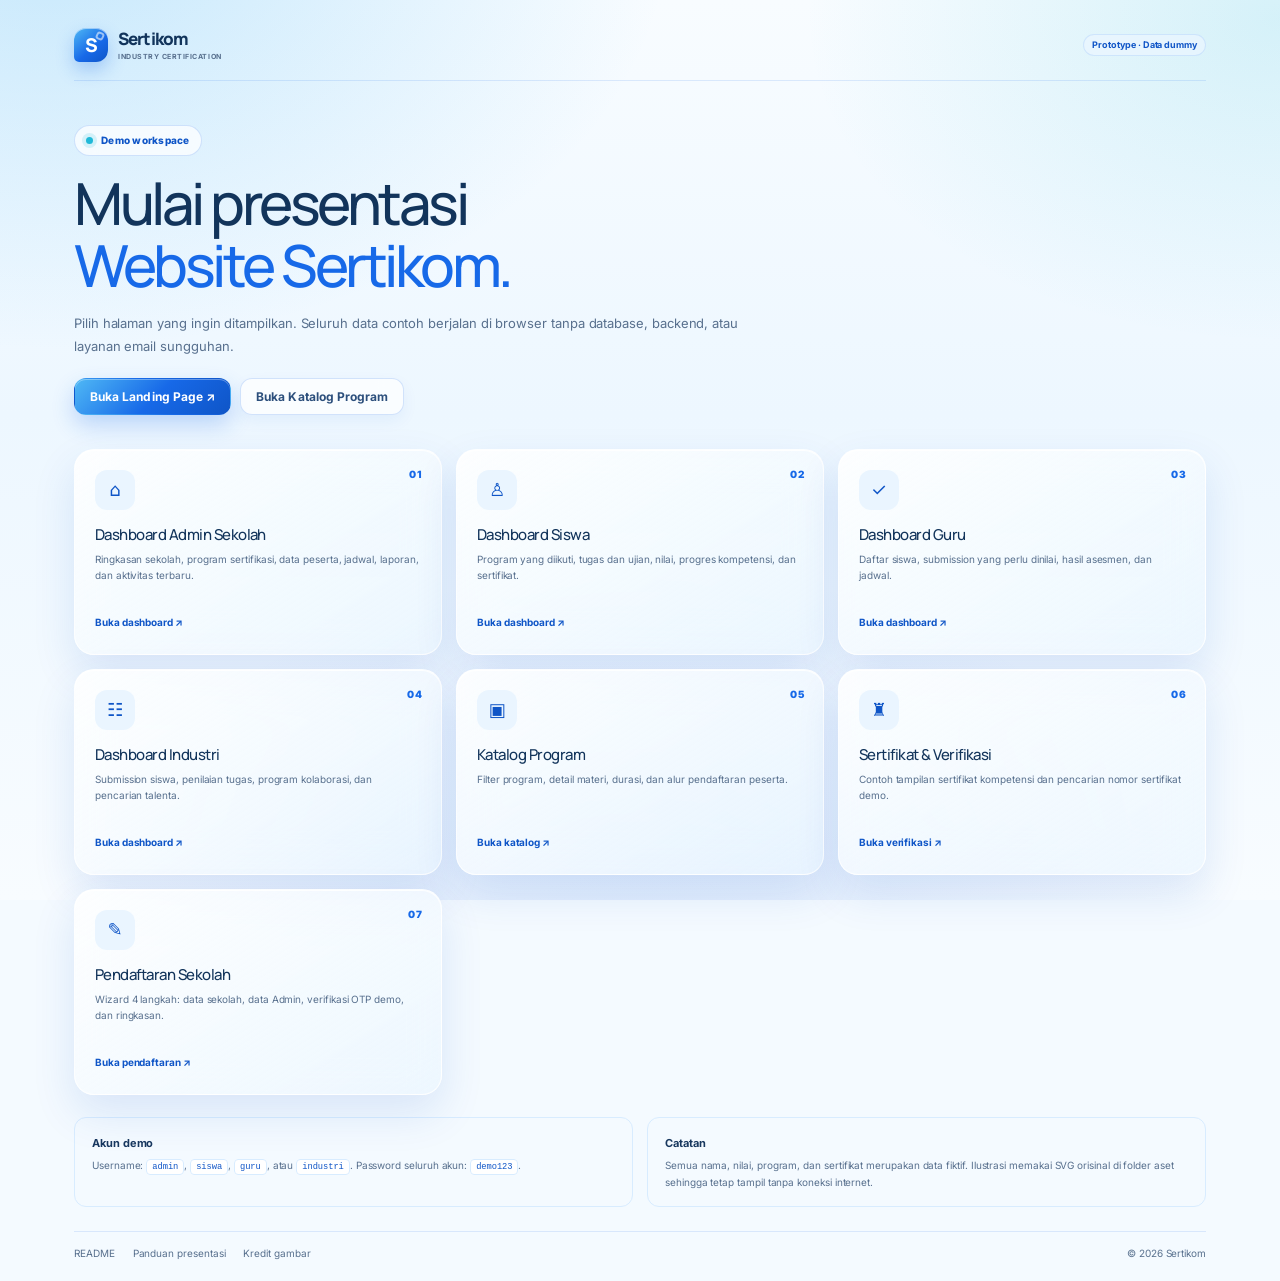
==== commit 2765b3b9: "uiuxUpdate" ====
--- a/presentasi.html
+++ b/presentasi.html
@@ -1,2 +1,3 @@
 <!doctype html>
-<html lang="id"><head><meta charset="utf-8"><meta name="viewport" content="width=device-width,initial-scale=1"><title>Panduan Demo Sertikom</title><link rel="stylesheet" href="assets/css/styles.css"></head><body><main class="presentation-home"><header class="presentation-header"><a class="brand" href="index.html"><span class="brand-mark">S</span><span class="brand-copy">Sertikom<small>INDUSTRY CERTIFICATION</small></span></a><span class="status-tag status-progress">Prototype · Data dummy</span></header><section class="presentation-hero"><span class="eyebrow-pill"><span class="eyebrow-dot"></span> Demo workspace</span><h1>Mulai presentasi<br><span>Website Sertikom.</span></h1><p>Pilih halaman yang ingin ditampilkan. Seluruh data contoh berjalan di browser tanpa database, backend, atau layanan email sungguhan.</p><div class="presentation-hero-actions"><a class="btn btn-primary" href="index.html">Buka Landing Page ↗</a><a class="btn btn-outline" href="pages/catalog.html">Buka Katalog Program</a></div></section><section class="presentation-cards"><a class="presentation-card" href="pages/admin.html"><span class="presentation-number">01</span><span class="presentation-icon">⌂</span><h3>Dashboard Admin Sekolah</h3><p>Ringkasan sekolah, program sertifikasi, data peserta, jadwal, laporan, dan aktivitas terbaru.</p><b>Buka dashboard ↗</b></a><a class="presentation-card" href="pages/siswa.html"><span class="presentation-number">02</span><span class="presentation-icon">♙</span><h3>Dashboard Siswa</h3><p>Program yang diikuti, tugas dan ujian, nilai, progres kompetensi, dan sertifikat.</p><b>Buka dashboard ↗</b></a><a class="presentation-card" href="pages/guru.html"><span class="presentation-number">03</span><span class="presentation-icon">✓</span><h3>Dashboard Guru</h3><p>Daftar siswa, submission yang perlu dinilai, hasil asesmen, dan jadwal.</p><b>Buka dashboard ↗</b></a><a class="presentation-card" href="pages/submissions.html"><span class="presentation-number">04</span><span class="presentation-icon">☷</span><h3>Dashboard Industri</h3><p>Submission siswa, penilaian tugas, program kolaborasi, dan pencarian talenta.</p><b>Buka dashboard ↗</b></a><a class="presentation-card" href="pages/catalog.html"><span class="presentation-number">05</span><span class="presentation-icon">▣</span><h3>Katalog Program</h3><p>Filter program, detail materi, durasi, dan alur pendaftaran peserta.</p><b>Buka katalog ↗</b></a><a class="presentation-card" href="pages/verifikasi-sertifikat.html"><span class="presentation-number">06</span><span class="presentation-icon">♜</span><h3>Sertifikat & Verifikasi</h3><p>Contoh tampilan sertifikat kompetensi dan pencarian nomor sertifikat demo.</p><b>Buka verifikasi ↗</b></a><a class="presentation-card" href="pages/register.html"><span class="presentation-number">07</span><span class="presentation-icon">✎</span><h3>Pendaftaran Sekolah</h3><p>Wizard 4 langkah: data sekolah, data Admin, verifikasi OTP demo, dan ringkasan.</p><b>Buka pendaftaran ↗</b></a></section><section class="presentation-note"><div><b>Akun demo</b><p>Username: <code>admin</code>, <code>siswa</code>, <code>guru</code>, atau <code>industri</code>. Password seluruh akun: <code>demo123</code>.</p></div><div><b>Catatan</b><p>Semua nama, nilai, program, dan sertifikat merupakan data fiktif. Ilustrasi memakai SVG orisinal di folder aset sehingga tetap tampil tanpa koneksi internet.</p></div></section><footer class="presentation-footer"><a href="README.md">README</a><a href="docs/panduan-presentasi.md">Panduan presentasi</a><a href="docs/credits-gambar.md">Kredit gambar</a><span>© 2026 Sertikom</span></footer></main></body></html>+<html lang="id"><head><meta charset="utf-8"><meta name="viewport" content="width=device-width,initial-scale=1"><title>Panduan Demo Sertikom</title><link rel="stylesheet" href="assets/vendor/bootstrap.min.css">
+  <link rel="stylesheet" href="assets/css/styles.css"></head><body><main class="presentation-home"><header class="presentation-header"><a class="brand" href="index.html"><span class="brand-mark">S</span><span class="brand-copy">Sertikom<small>INDUSTRY CERTIFICATION</small></span></a><span class="status-tag status-progress">Prototype · Data dummy</span></header><section class="presentation-hero"><span class="eyebrow-pill"><span class="eyebrow-dot"></span> Demo workspace</span><h1>Mulai presentasi<br><span>Website Sertikom.</span></h1><p>Pilih halaman yang ingin ditampilkan. Seluruh data contoh berjalan di browser tanpa database, backend, atau layanan email sungguhan.</p><div class="presentation-hero-actions"><a class="btn btn-primary" href="index.html">Buka Landing Page ↗</a><a class="btn btn-outline" href="pages/catalog.html">Buka Katalog Program</a></div></section><section class="presentation-cards"><a class="presentation-card" href="pages/admin.html"><span class="presentation-number">01</span><span class="presentation-icon">⌂</span><h3>Dashboard Admin Sekolah</h3><p>Ringkasan sekolah, program sertifikasi, data peserta, jadwal, laporan, dan aktivitas terbaru.</p><b>Buka dashboard ↗</b></a><a class="presentation-card" href="pages/siswa.html"><span class="presentation-number">02</span><span class="presentation-icon">♙</span><h3>Dashboard Siswa</h3><p>Program yang diikuti, tugas dan ujian, nilai, progres kompetensi, dan sertifikat.</p><b>Buka dashboard ↗</b></a><a class="presentation-card" href="pages/guru.html"><span class="presentation-number">03</span><span class="presentation-icon">✓</span><h3>Dashboard Guru</h3><p>Daftar siswa, submission yang perlu dinilai, hasil asesmen, dan jadwal.</p><b>Buka dashboard ↗</b></a><a class="presentation-card" href="pages/submissions.html"><span class="presentation-number">04</span><span class="presentation-icon">☷</span><h3>Dashboard Industri</h3><p>Submission siswa, penilaian tugas, program kolaborasi, dan pencarian talenta.</p><b>Buka dashboard ↗</b></a><a class="presentation-card" href="pages/catalog.html"><span class="presentation-number">05</span><span class="presentation-icon">▣</span><h3>Katalog Program</h3><p>Filter program, detail materi, durasi, dan alur pendaftaran peserta.</p><b>Buka katalog ↗</b></a><a class="presentation-card" href="pages/verifikasi-sertifikat.html"><span class="presentation-number">06</span><span class="presentation-icon">♜</span><h3>Sertifikat & Verifikasi</h3><p>Contoh tampilan sertifikat kompetensi dan pencarian nomor sertifikat demo.</p><b>Buka verifikasi ↗</b></a><a class="presentation-card" href="pages/register.html"><span class="presentation-number">07</span><span class="presentation-icon">✎</span><h3>Pendaftaran Sekolah</h3><p>Wizard 4 langkah: data sekolah, data Admin, verifikasi OTP demo, dan ringkasan.</p><b>Buka pendaftaran ↗</b></a></section><section class="presentation-note"><div><b>Akun demo</b><p>Username: <code>admin</code>, <code>siswa</code>, <code>guru</code>, atau <code>industri</code>. Password seluruh akun: <code>demo123</code>.</p></div><div><b>Catatan</b><p>Semua nama, nilai, program, dan sertifikat merupakan data fiktif. Ilustrasi memakai SVG orisinal di folder aset sehingga tetap tampil tanpa koneksi internet.</p></div></section><footer class="presentation-footer"><a href="README.md">README</a><a href="docs/panduan-presentasi.md">Panduan presentasi</a><a href="docs/credits-gambar.md">Kredit gambar</a><span>© 2026 Sertikom</span></footer></main></body></html>
--- a/assets/css/styles.css
+++ b/assets/css/styles.css
@@ -7,7 +7,7 @@
 --orange-border:#BFE0FF;
 --ink:#18385F;
 --ink-2:#2C4F7C;
---muted:#66809F;
+--muted:#58708E;
 --line:#DCEBF9;
 --paper:#FFFFFF;
 --canvas:#F2F9FF;
@@ -264,7 +264,7 @@
 line-height:1.2;
 white-space:nowrap;
 background:#E6F2FC;
-color:#66809F}
+color:#58708E}
 .status-success,.tag.green{
 background:var(--green-bg);
 color:#0B7A5D}
@@ -276,7 +276,7 @@
 color:#C23A52}
 .status-muted,.tag.gray{
 background:#E6F2FC;
-color:#66809F}
+color:#58708E}
 .status-info{
 background:var(--blue-bg);
 color:#1769E8}
@@ -308,7 +308,7 @@
 height:100%;
 font-size:11px;
 font-weight:700;
-color:#66809F;
+color:#58708E;
 position:relative}
 .public-nav a:hover,.public-nav a.active{
 color:var(--orange-dark)}
@@ -361,7 +361,7 @@
 .hero-copy h1 span,.page-hero-compact h1 span{
 color:var(--orange)}
 .hero-copy p{
-color:#66809F;
+color:#58708E;
 max-width:470px;
 font-size:14px;
 line-height:1.75;
@@ -375,7 +375,7 @@
 display:flex;
 align-items:center;
 gap:7px;
-color:#66809F;
+color:#58708E;
 font-size:10px;
 margin-top:18px}
 .micro-check{
@@ -501,7 +501,7 @@
 display:block}
 .hero-ui-metrics small{
 font-size:9px;
-color:#66809F}
+color:#58708E}
 .hero-ui-metrics b{
 font-size:17px;
 font-family:var(--display);
@@ -691,7 +691,7 @@
 padding:13px 13px 12px}
 .card-overline{
 font-size:9px;
-color:#7A93AF;
+color:#5B7492;
 margin-bottom:5px}
 .catalog-card h3{
 font-size:13px;
@@ -700,14 +700,14 @@
 letter-spacing:-.02em}
 .catalog-card p{
 font-size:10px;
-color:#66809F;
+color:#58708E;
 line-height:1.6;
 margin:0 0 12px;
 min-height:34px}
 .program-meta{
 display:flex;
 gap:12px;
-color:#66809F;
+color:#58708E;
 font-size:9px;
 border-top:1px solid #E6F2FC;
 padding-top:10px}
@@ -959,7 +959,7 @@
 margin:8px 0}
 .certificate-mini>small{
 font-size:9px;
-color:#66809F}
+color:#58708E}
 .certificate-line{
 height:1px;
 width:74px;
@@ -970,7 +970,7 @@
 right:16px;
 bottom:14px;
 font-size:22px;
-color:#66809F}
+color:#58708E}
 .industry-section .section-heading{
 align-items:center}
 .industry-steps{
@@ -1062,7 +1062,7 @@
 color:var(--orange-dark)}
 .btn-dark-outline{
 background:transparent;
-border-color:#66809F;
+border-color:#58708E;
 color:white;
 box-shadow:none}
 .btn-dark-outline:hover{
@@ -1125,7 +1125,7 @@
 justify-content:space-between;
 gap:15px;
 padding-top:14px;
-color:#66809F;
+color:#58708E;
 font-size:9px}
 .public-footer-simple{
 margin-top:50px}
@@ -1209,7 +1209,7 @@
 font-size:12px}
 .search-shortcut{
 font-size:9px;
-color:#7A93AF;
+color:#5B7492;
 background:#EDF7FF;
 border-radius:5px;
 padding:3px 6px}
@@ -1232,7 +1232,7 @@
 margin:0}
 .result-label{
 font-size:9px;
-color:#8AA3BE;
+color:#5F7897;
 background:white;
 border:1px solid var(--line);
 padding:6px 9px;
@@ -1277,7 +1277,7 @@
 display:flex;
 align-items:center;
 gap:9px;
-color:#7A93AF;
+color:#5B7492;
 font-size:10px;
 padding:24px 2px}
 .detail-breadcrumb a:hover{
@@ -1333,7 +1333,7 @@
 .detail-tabs span{
 padding:13px 0;
 font-size:11px;
-color:#66809F;
+color:#58708E;
 font-weight:700}
 .detail-tabs span.active{
 color:var(--orange-dark);
@@ -1345,7 +1345,7 @@
 margin:18px 0 9px}
 .detail-content>p{
 font-size:11px;
-color:#66809F;
+color:#58708E;
 line-height:1.8}
 .material-list{
 display:grid;
@@ -1433,7 +1433,7 @@
 margin-top:2px}
 .side-note{
 display:block;
-color:#7A93AF;
+color:#5B7492;
 font-size:9px;
 line-height:1.5;
 margin-top:10px}
@@ -1561,7 +1561,7 @@
 color:var(--orange)}
 .auth-promo-content p{
 max-width:400px;
-color:#66809F;
+color:#58708E;
 line-height:1.75;
 font-size:12px}
 .auth-visual-board{
@@ -1636,7 +1636,7 @@
 display:flex;
 justify-content:space-between;
 font-size:9px;
-color:#7A93AF}
+color:#5B7492}
 .auth-form-side{
 display:flex;
 align-items:center;
@@ -1646,7 +1646,7 @@
 width:min(100%,450px)}
 .back-link{
 font-size:10px;
-color:#66809F;
+color:#58708E;
 display:inline-flex;
 margin-bottom:30px}
 .back-link:hover{
@@ -1671,7 +1671,7 @@
 border:0;
 border-radius:8px;
 background:transparent;
-color:#66809F;
+color:#58708E;
 font-size:10px;
 padding:9px 4px;
 font-weight:800}
@@ -1720,13 +1720,13 @@
 display:flex;
 align-items:center;
 gap:7px;
-color:#66809F;
+color:#58708E;
 font-size:10px}
 .check-label input{
 accent-color:var(--orange)}
 .secure-note{
 font-size:9px;
-color:#66809F}
+color:#58708E}
 .auth-msg{
 font-size:10px;
 color:var(--green);
@@ -1862,7 +1862,7 @@
 background:#f8f6f2;
 border:1px solid #DCEBF9;
 border-radius:10px;
-color:#66809F;
+color:#58708E;
 font-size:10px;
 line-height:1.7;
 margin-top:15px}
@@ -1944,7 +1944,7 @@
 font-size:8px;
 color:var(--muted)}
 .school-chevron{
-color:#8AA3BE}
+color:#5F7897}
 .sidebar-menu{
 flex:1}
 .nav-group{
@@ -1952,7 +1952,7 @@
 .nav-label{
 font-size:8px;
 letter-spacing:.13em;
-color:#8AA3BE;
+color:#5F7897;
 font-weight:900;
 padding:0 11px;
 margin:0 0 7px}
@@ -2026,7 +2026,7 @@
 .help-card p{
 font-size:9px;
 line-height:1.55;
-color:#66809F;
+color:#58708E;
 margin:5px 0 9px}
 .profile-mini{
 display:flex;
@@ -2090,13 +2090,13 @@
 align-items:center;
 gap:8px;
 font-size:9px;
-color:#7A93AF;
+color:#5B7492;
 margin-bottom:4px}
 .breadcrumb i{
 font-style:normal;
 color:#D6E6F5}
 .breadcrumb span:last-child{
-color:#66809F}
+color:#58708E}
 .topbar-left h1{
 font-size:19px;
 margin:0;
@@ -2115,7 +2115,7 @@
 background:#FFFFFF;
 border-radius:9px;
 padding:0 10px;
-color:#8AA3BE}
+color:#5F7897}
 .global-search input{
 border:0;
 outline:0;
@@ -2126,7 +2126,7 @@
 color:var(--ink)}
 .global-search kbd{
 font-size:8px;
-color:#8AA3BE;
+color:#5F7897;
 padding:3px 4px;
 border-radius:4px;
 background:#EDF7FF}
@@ -2167,7 +2167,7 @@
 border-top:1px solid #DCEBF9;
 padding:13px 30px;
 font-size:9px;
-color:#7A93AF}
+color:#5B7492}
 .mobile-menu{
 display:none;
 border:1px solid var(--line);
@@ -2213,7 +2213,7 @@
 background:white;
 border:1px solid var(--line);
 border-radius:8px;
-color:#66809F;
+color:#58708E;
 font-size:9px;
 white-space:nowrap}
 .stats-grid{
@@ -2390,7 +2390,7 @@
 line-height:1.5}
 .activity-time{
 font-size:8px;
-color:#8AA3BE;
+color:#5F7897;
 white-space:nowrap}
 .schedule-list{
 padding:0 17px 13px}
@@ -2532,7 +2532,7 @@
 white-space:nowrap}
 .table-wrap th{
 background:#F8FCFF;
-color:#7A93AF;
+color:#5B7492;
 font-size:8px;
 letter-spacing:.055em;
 text-align:left;
@@ -2817,7 +2817,7 @@
 background:white;
 border-radius:8px;
 font-size:18px;
-color:#66809F}
+color:#58708E}
 .modal-body{
 padding:19px 20px}
 .modal-foot{
@@ -3654,7 +3654,7 @@
 margin:8px 0 21px}
 .certificate-frame p{
 font-size:10px;
-color:#66809F;
+color:#58708E;
 margin:6px 0}
 .certificate-frame h3{
 font-family:var(--display);
@@ -3764,11 +3764,11 @@
 font-family:var(--display)}
 .certificate-thumb>span:not(.cert-thumb-logo){
 font-size:9px;
-color:#66809F;
+color:#58708E;
 margin-top:4px}
 .certificate-thumb i{
 font-size:7px;
-color:#8AA3BE;
+color:#5F7897;
 margin-top:12px;
 font-style:normal;
 letter-spacing:.1em}
@@ -3777,7 +3777,7 @@
 margin:7px 0}
 .certificate-card-info p{
 font-size:10px;
-color:#66809F}
+color:#58708E}
 .certificate-card-info p b{
 color:var(--ink)}
 .certificate-list-layout{
@@ -3937,7 +3937,7 @@
 .presentation-note p{
 font-size:10px;
 line-height:1.7;
-color:#66809F;
+color:#58708E;
 margin:5px 0 0}
 .presentation-note code{
 background:white;
@@ -4006,7 +4006,7 @@
   --white:#FFFFFF;
   --navy:#12345B;
   --text:#18385F;
-  --muted-arctic:#66809F;
+  --muted-arctic:#58708E;
   --glass:rgba(255,255,255,.72);
   --glass-strong:rgba(255,255,255,.86);
   --glass-soft:rgba(255,255,255,.56);
@@ -4201,7 +4201,7 @@
   -webkit-background-clip:text;background-clip:text;color:transparent;
 }
 .hero-copy p{color:#5A7696;font-size:14.5px;line-height:1.8;max-width:500px}
-.hero-microcopy{color:#7A93AF;font-size:10.5px}
+.hero-microcopy{color:#5B7492;font-size:10.5px}
 .micro-check{background:rgba(14,159,122,.12);color:var(--green)}
 .micro-separator{color:#B9D2E8}
 .hero-stock{
@@ -4255,7 +4255,7 @@
 .section-block .section-heading{margin-bottom:26px}
 .split-section{display:grid;grid-template-columns:1.02fr .98fr;gap:22px;align-items:stretch}
 .standard-grid{display:grid;grid-template-columns:repeat(3,1fr);gap:14px}
-.standard-card{padding:20px;position:relative;overflow:hidden}
+.standard-card{padding:20px;position:relative;overflow:hidden;height:100%}
 .standard-card:after{
   content:'';position:absolute;width:120px;height:120px;right:-40px;top:-40px;border-radius:50%;
   background:radial-gradient(circle,rgba(79,184,245,.20),transparent 70%);
@@ -4279,12 +4279,12 @@
 .standard-feature .btn:hover{background:#F4FAFF}
 
 .gallery-grid{display:grid;grid-template-columns:repeat(3,1fr);gap:16px}
-.gallery-card{overflow:hidden;border-radius:20px;transition:transform .18s ease,box-shadow .18s ease}
+.gallery-card{overflow:hidden;border-radius:20px;height:100%;display:flex;flex-direction:column;transition:transform .18s ease,box-shadow .18s ease}
 .gallery-card:hover{transform:translateY(-4px);box-shadow:var(--shadow-hover),var(--inset)}
 .gallery-thumb{height:170px;overflow:hidden;background:var(--ice);border-bottom:1px solid rgba(23,105,232,.10)}
 .gallery-thumb img{width:100%;height:100%;object-fit:cover;transition:transform .35s ease}
 .gallery-card:hover .gallery-thumb img{transform:scale(1.04)}
-.gallery-meta{padding:15px 17px 17px}
+.gallery-meta{padding:15px 17px 17px;flex:1;display:flex;flex-direction:column}
 .gallery-meta .card-overline{font-size:9px;letter-spacing:.09em;text-transform:uppercase;color:var(--primary-strong);font-weight:800}
 .gallery-meta h3{font-size:14px;margin:6px 0 5px}
 .gallery-meta p{font-size:10px;color:var(--muted);margin:0;line-height:1.6}
@@ -4502,7 +4502,7 @@
 .school-context{background:rgba(255,255,255,.56);border-color:rgba(23,105,232,.12);box-shadow:none}
 .school-logo{background:var(--ice);color:var(--primary-strong)}
 .school-chevron{color:var(--muted)}
-.nav-label{color:#8AA3BE}
+.nav-label{color:#5F7897}
 .nav-item{color:#5A7696;border-radius:11px;height:40px}
 .nav-item:hover{background:rgba(255,255,255,.72);color:var(--primary-strong)}
 .nav-item.active{
@@ -4523,7 +4523,7 @@
   -webkit-backdrop-filter:blur(22px) saturate(160%);
   backdrop-filter:blur(22px) saturate(160%);
 }
-.breadcrumb{color:#8AA3BE}
+.breadcrumb{color:#5F7897}
 .breadcrumb i{color:#B9D2E8}
 .breadcrumb span:last-child{color:#4A6A8E}
 .global-search{background:rgba(255,255,255,.72);border-color:rgba(23,105,232,.14);box-shadow:none}
@@ -4531,7 +4531,7 @@
 .top-notification i{background:var(--cyan);border-color:#fff;box-shadow:0 0 0 2px rgba(32,185,216,.18)}
 .top-user{border-left-color:rgba(23,105,232,.12)}
 .dashboard-content{padding:26px 30px 30px}
-.dashboard-footer{border-top-color:rgba(23,105,232,.12);color:#8AA3BE}
+.dashboard-footer{border-top-color:rgba(23,105,232,.12);color:#5F7897}
 .mobile-menu{background:rgba(255,255,255,.72);border-color:rgba(23,105,232,.16)}
 .sidebar-overlay{background:rgba(9,35,66,.38);-webkit-backdrop-filter:blur(4px);backdrop-filter:blur(4px)}
 
@@ -4548,7 +4548,7 @@
 .dashboard-grid .panel{box-shadow:var(--glow),var(--inset)}
 .activity-icon{background:var(--ice);color:var(--primary-strong)}
 .activity-copy b{color:var(--navy)}
-.activity-time{color:#8AA3BE}
+.activity-time{color:#5F7897}
 .schedule-date{background:linear-gradient(145deg,rgba(79,184,245,.16),rgba(23,105,232,.10));border:1px solid rgba(23,105,232,.12);color:var(--primary-strong)}
 .schedule-date b{color:var(--primary-strong)}
 .talent-score{background:var(--ice);color:var(--primary-strong)}
@@ -4659,7 +4659,7 @@
 .timeline-item:before{content:'';position:absolute;left:14px;top:20px;width:9px;height:9px;border-radius:50%;background:var(--primary);box-shadow:0 0 0 4px rgba(23,105,232,.12)}
 .timeline-item b{display:block;font-size:11px;color:var(--navy)}
 .timeline-item small{display:block;font-size:9px;color:var(--muted);margin-top:3px}
-.timeline-item .timeline-time{position:absolute;right:14px;top:14px;font-size:8px;color:#8AA3BE}
+.timeline-item .timeline-time{position:absolute;right:14px;top:14px;font-size:8px;color:#5F7897}
 .inline-actions{display:flex;flex-wrap:wrap;gap:7px}
 .metric-row{display:flex;align-items:center;justify-content:space-between;gap:12px;padding:10px 0;border-bottom:1px solid rgba(23,105,232,.10)}
 .metric-row:last-child{border-bottom:0}
@@ -4772,6 +4772,18 @@
   .my-program-grid{padding:0 12px 12px}
 }
 
+:root{--muted:#58708E}
+.result-label,.side-note{color:var(--muted)}
+
+@media (max-width:900px){
+  .auth-page{display:block}
+  .auth-promo{border-right:0;border-bottom:1px solid rgba(23,105,232,.12);padding:24px 22px 18px;min-height:auto}
+  .auth-promo-content{padding:18px 0 4px;margin:0}
+  .auth-promo-content h1{font-size:32px}
+  .auth-visual-board,.auth-promo-foot{display:none}
+  .auth-form-side{padding:26px 22px 40px}
+}
+
 @media (prefers-reduced-motion:reduce){
   *,*:before,*:after{animation-duration:.001ms!important;animation-iteration-count:1!important;transition-duration:.001ms!important;scroll-behavior:auto!important}
 }
